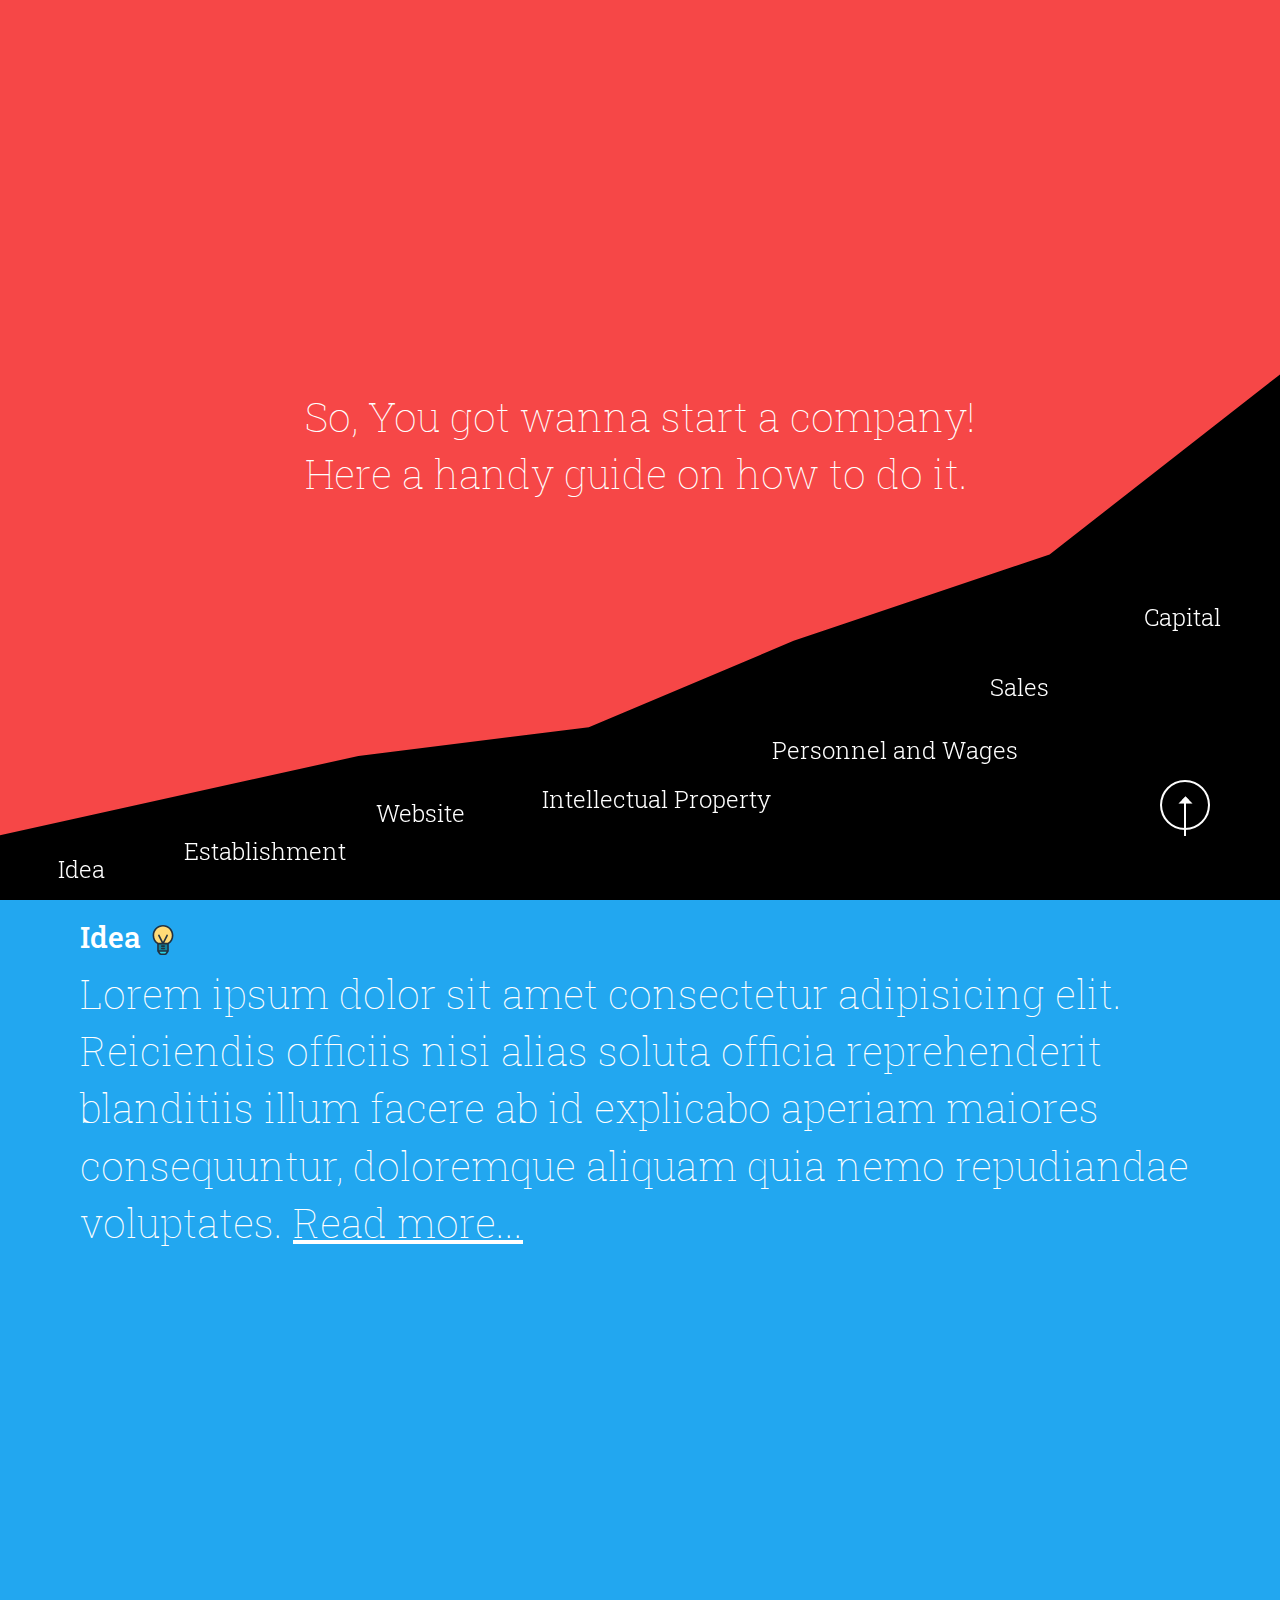
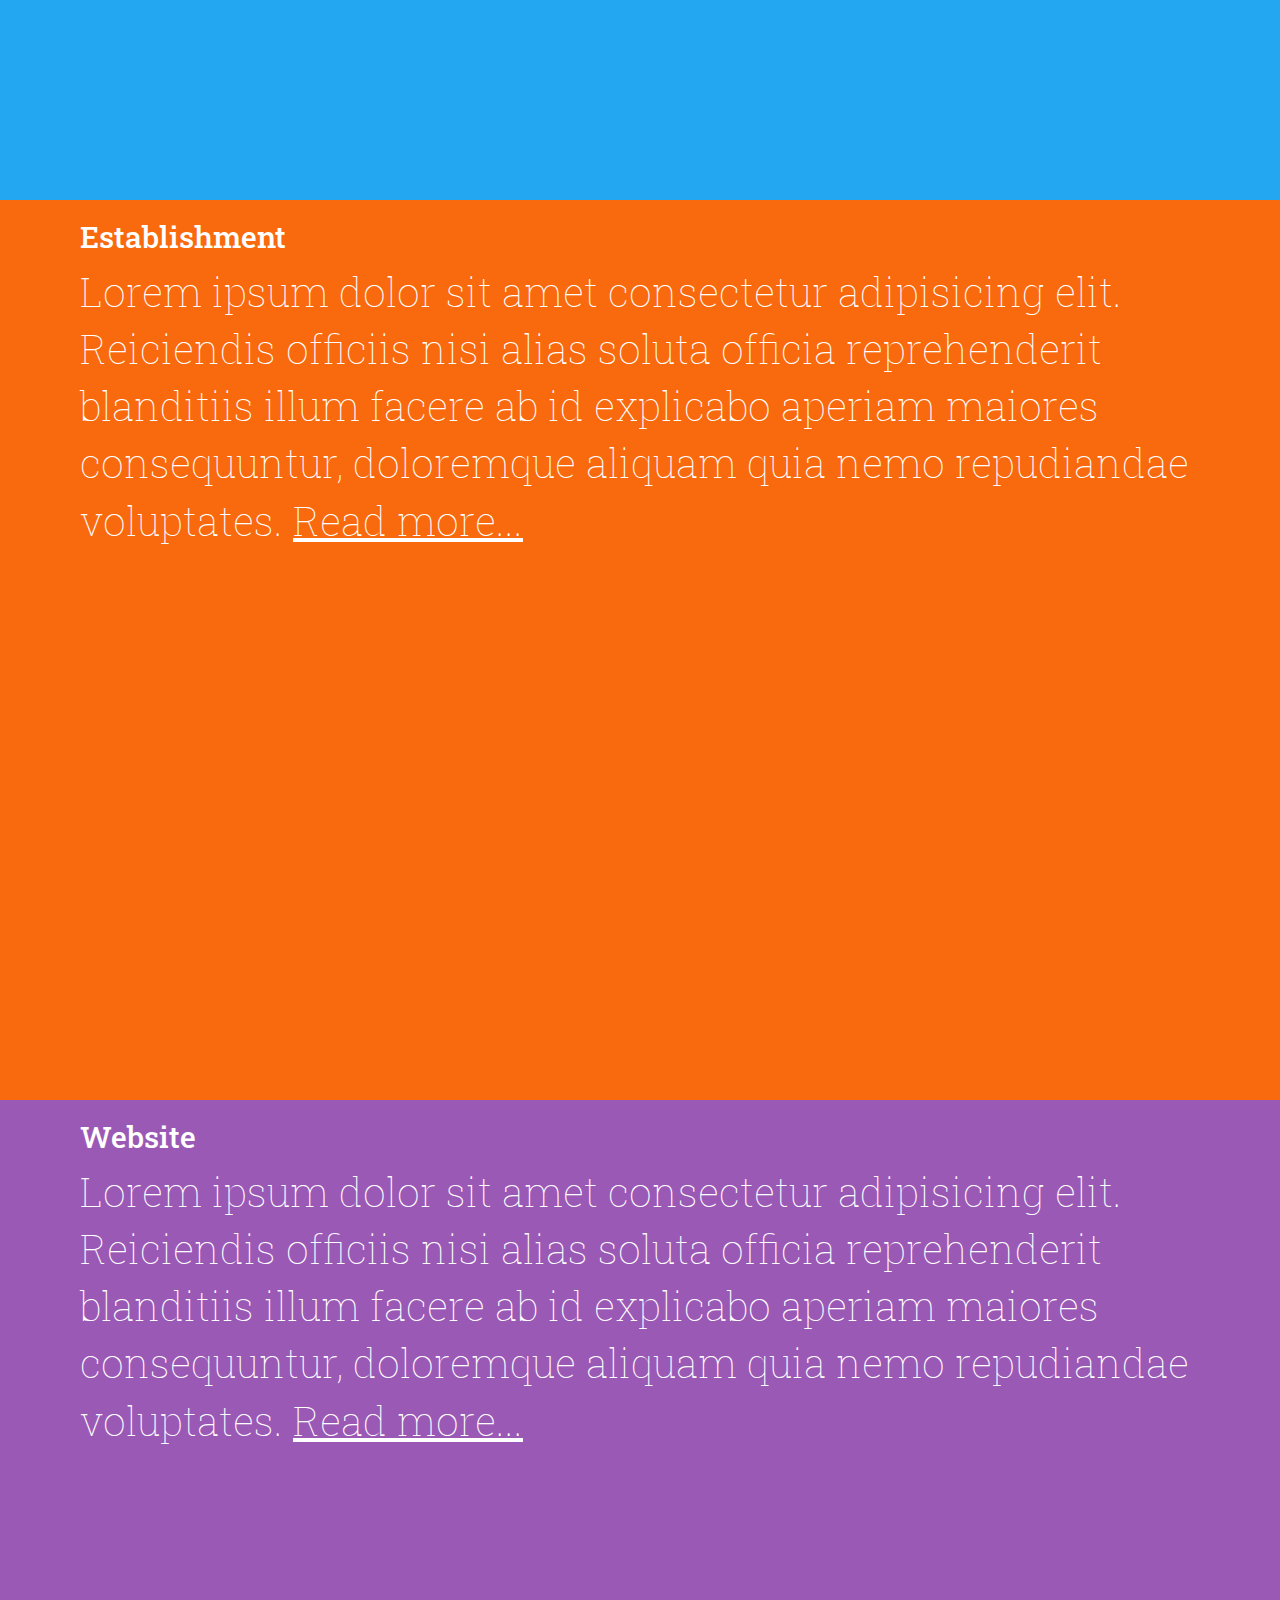
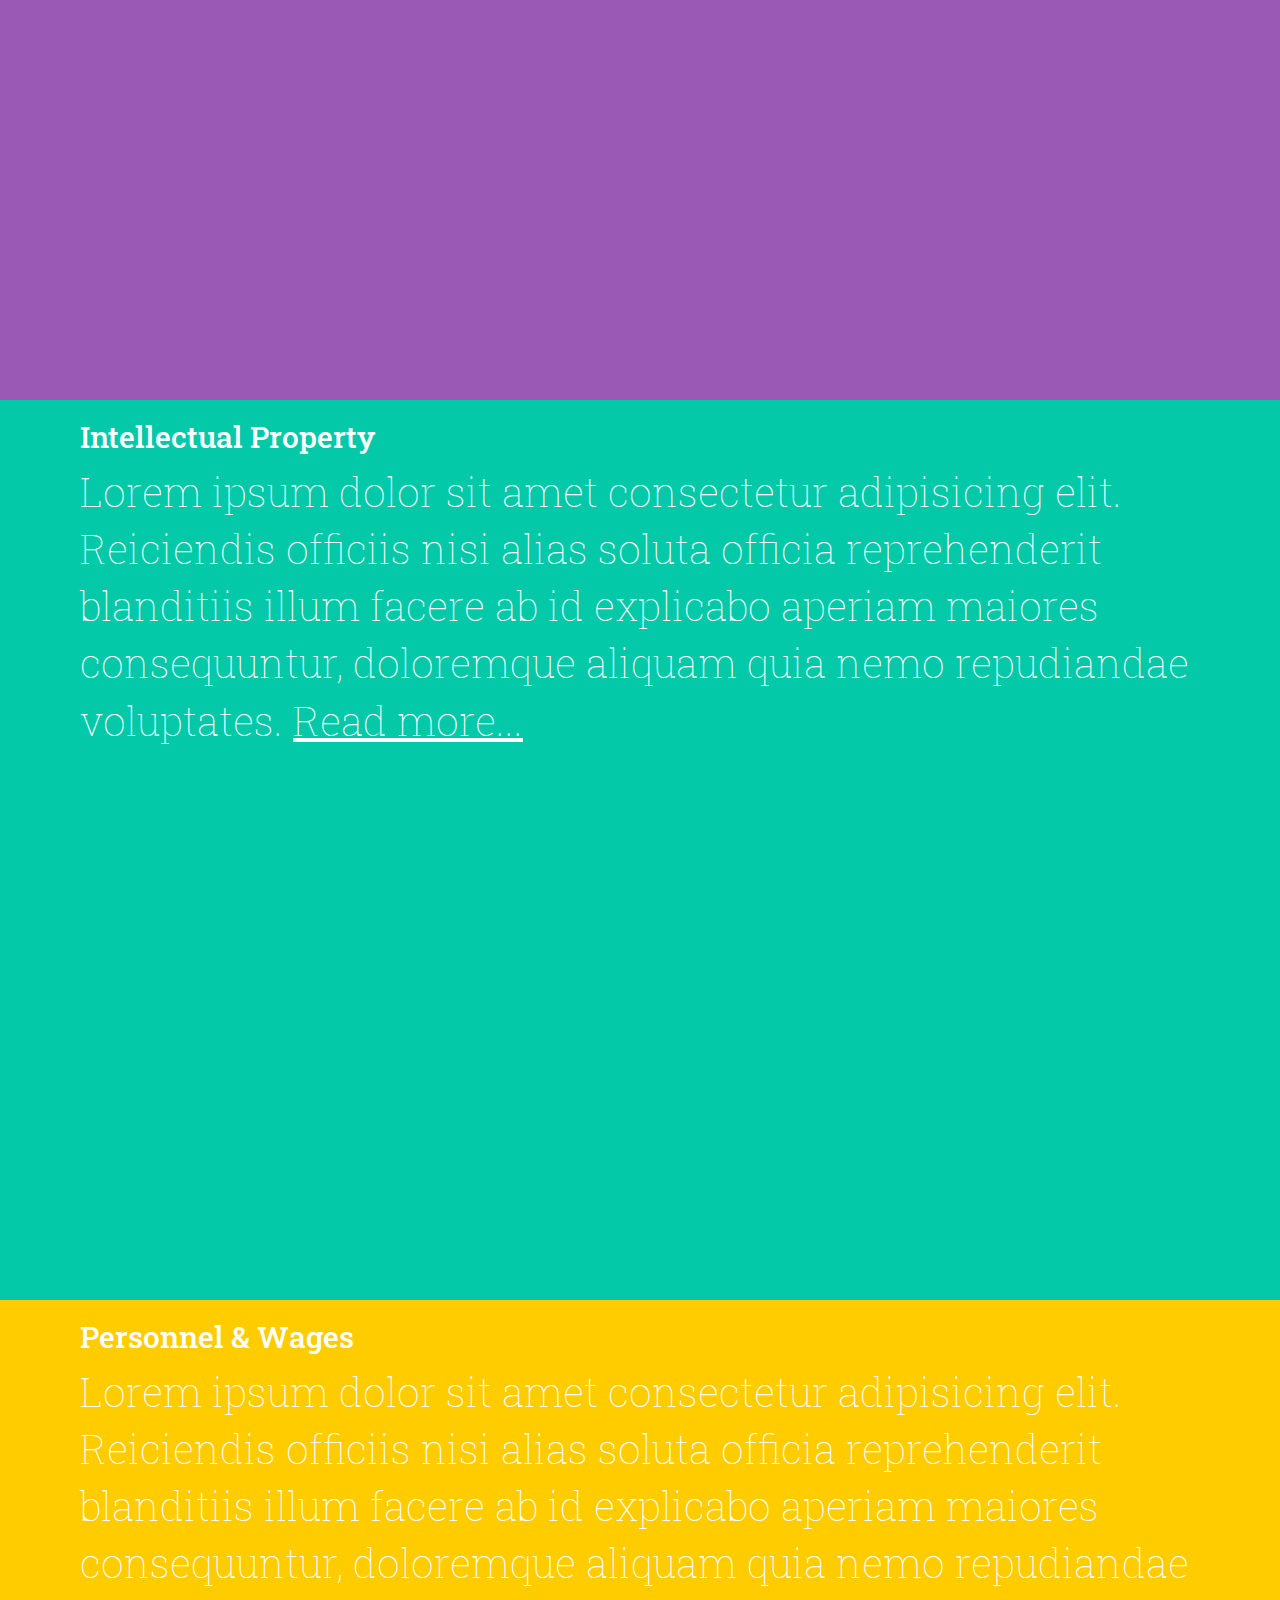
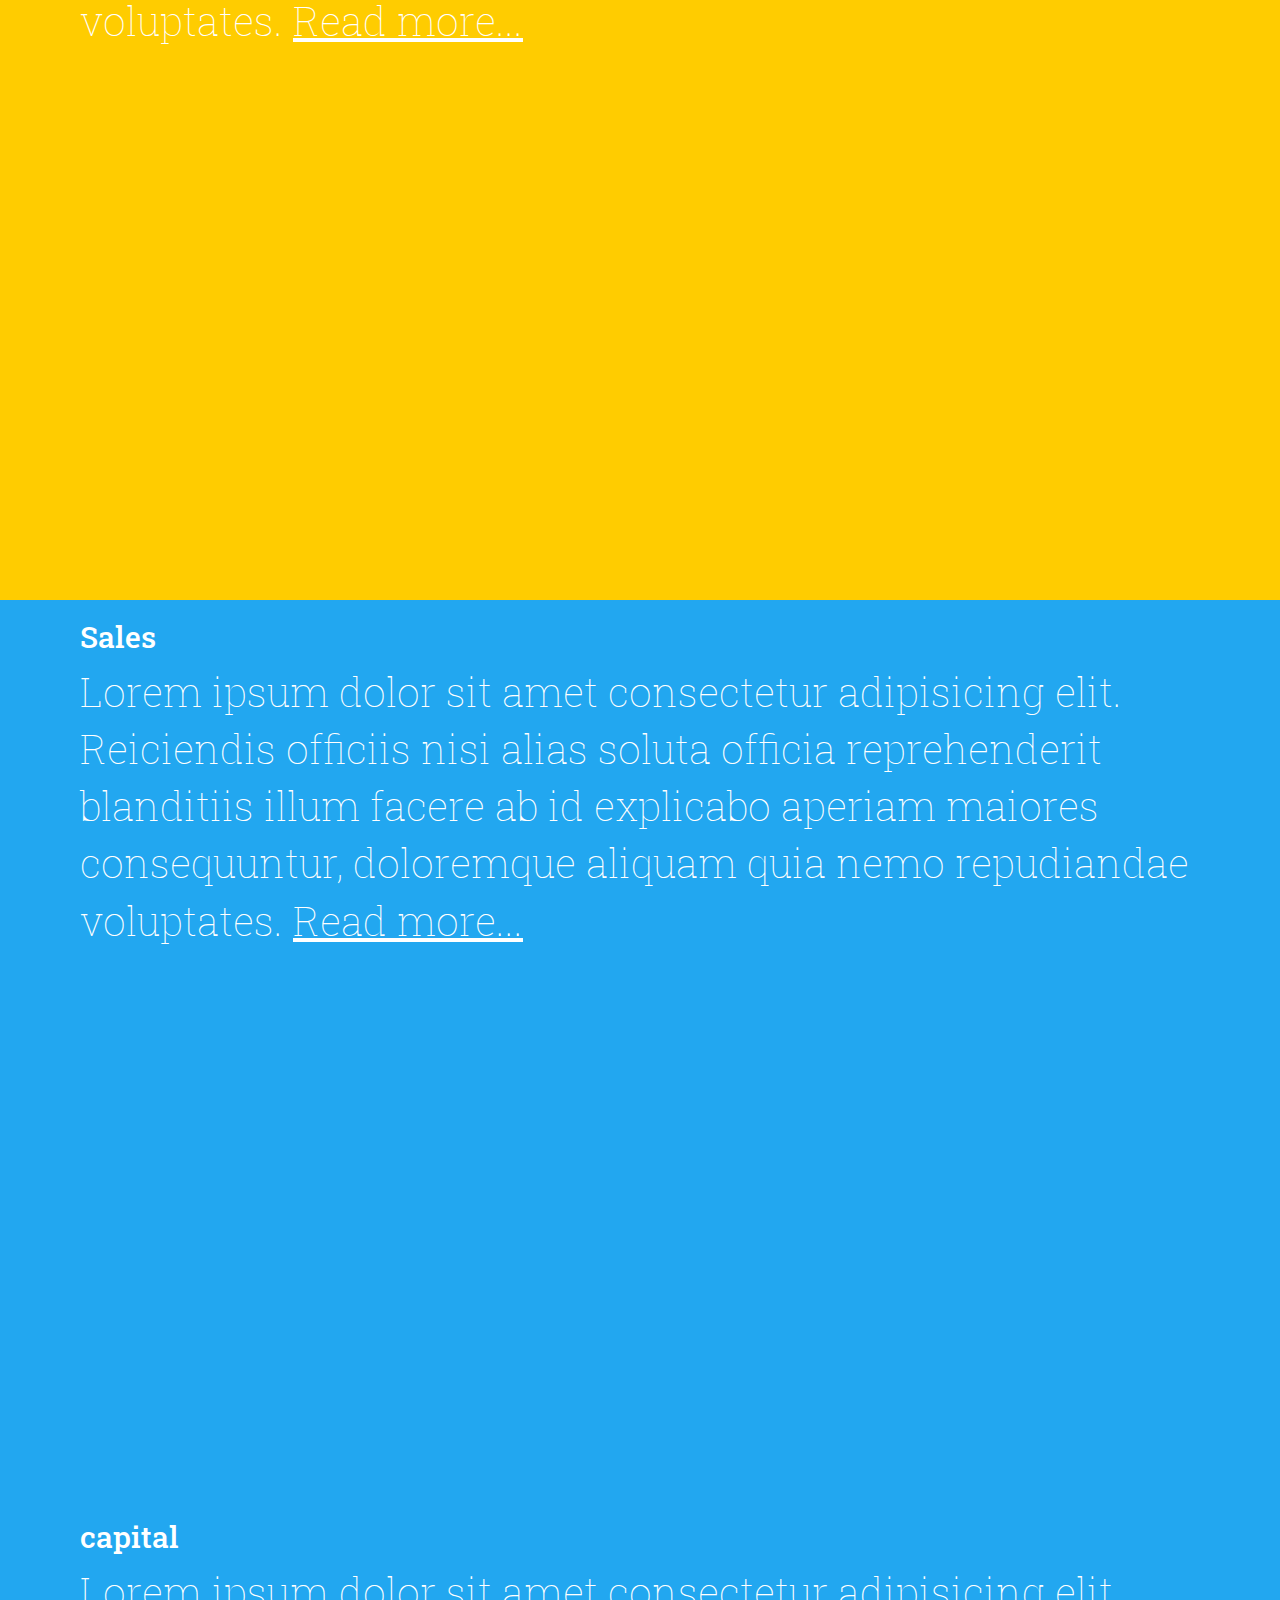
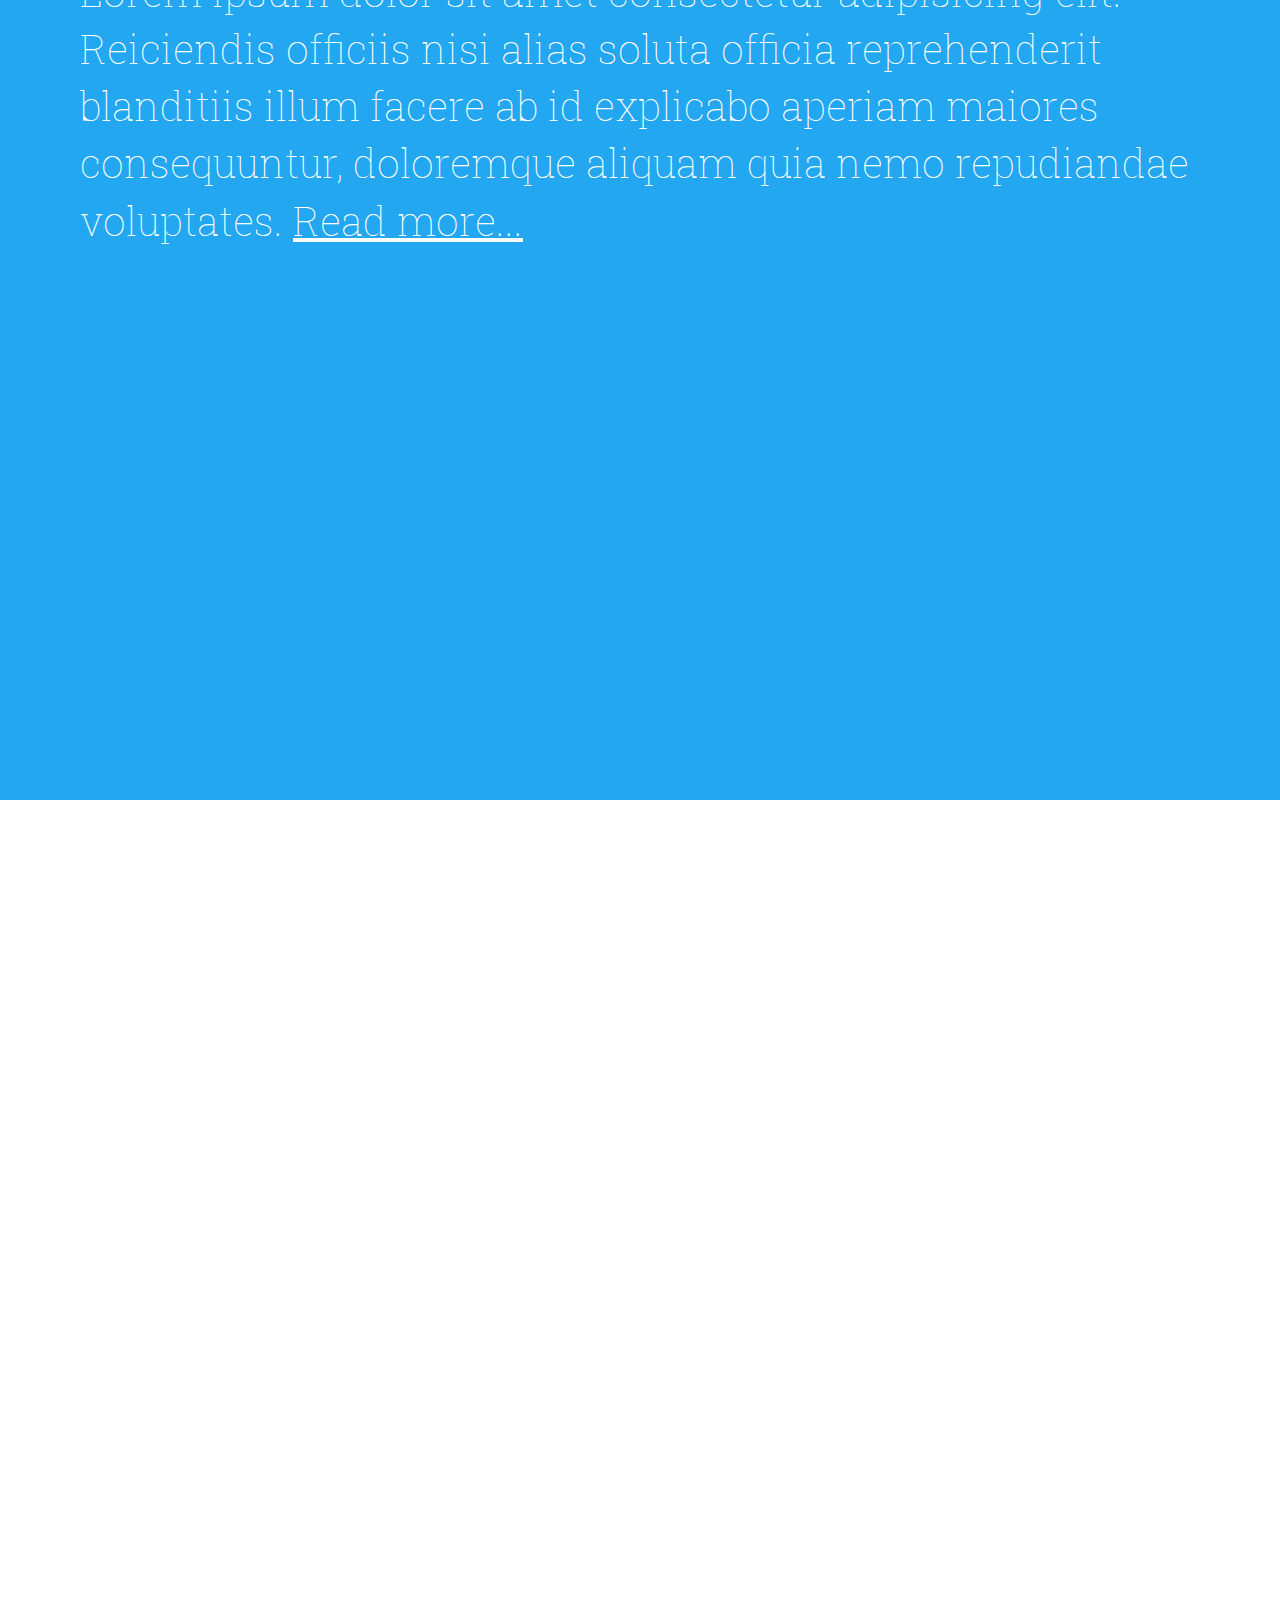
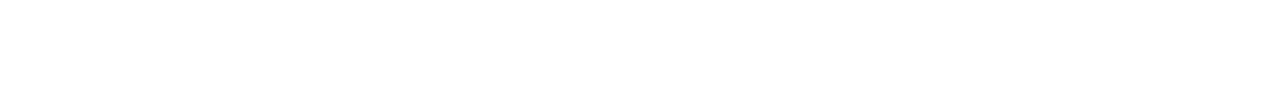
==== index.html @ 8d56847c "add files to github" ====
<html lang="en">
<head>
    <meta charset="UTF-8">
    <meta name="viewport" content="width=device-width, initial-scale=1.0">
    <meta http-equiv="X-UA-Compatible" content="ie=edge">
    <title>Inspiration</title>
    <link rel="stylesheet" href="https://maxcdn.bootstrapcdn.com/bootstrap/3.3.6/css/bootstrap.min.css">
    <link rel="stylesheet" href="https://maxcdn.bootstrapcdn.com/font-awesome/4.4.0/css/font-awesome.min.css">
    <link rel="stylesheet" href="https://fonts.googleapis.com/css?family=Roboto+Slab:400,100,300,700">
    <style>
        body{
            width: 100vw;
            overflow: hidden;
        }
        .wrapper {
            min-height: 100vh;
            font-family: "Roboto Slab", serif;
            font-weight: 300;
            color: #fff;
            position: relative;
          }
          
          .section {
            height: 100vh;
            font-size: 40px;
            font-weight: 100;
            background-color: #22a7f0;
            display: flex;
            justify-content: center;
            align-items: flex-start;
          }
          section:nth-child(1) {
            background: white;
          }
          section:nth-child(2) {
            background: #f64747;
          }
          section:nth-child(3) {
            background: #22a7f0;
          }
          section:nth-child(4) {
            background: #f9690e;
          }
          section:nth-child(5) {
            background: #9b59b6;
          }
          section:nth-child(6) {
            background: #03c9a9;
          }
          section:nth-child(7) {
            background: #ffcc00;
          }
          .readSection{
              background: #fdfdfd;
          }
          
          .nav__wrapper {
            position: fixed;
            bottom: 0;
            width: 100%;
            padding: 30px;
            height: 80vh;
            display: flex;
            flex-flow: row wrap;
            margin: 0 auto;
            background: #000;
            clip-path: polygon(46% 76%, 62% 64%, 82% 52%, 100% 27%, 100% 100%, 0 100%, 0% 91%, 28% 80%);
            box-shadow: -6px -6px 20px 10px rgba(204,204,204,0.8);
          }
          .nav {
            margin: 0 auto;
            display: inline-flex;
            position: absolute;
            bottom:0;

          }
          .nav__counter {
            font-size: 24px;
            transition: all 0.15s ease-out;
          }
          .nav__datawrap{
              width: 10%;
          }
          .intro{
              align-self: center;
          }
          .sectionWrapper{
              width: 100vw;
          }
          .sectionWrapper, .intro{
              padding: 0 2em;
          }
          .sectionWrapper p a{
              text-decoration: underline;
              color: inherit;
              cursor: pointer;
          }
          .sectionWrapper h2 img{
              max-width: 30px;
          }
          .nav__title {
            font-size: 32px;
            font-weight: 300;
            margin: 0 0 0.25em;
            width: 100%;
            height: 0;
            overflow: hidden;
            opacity: 0;
            transition: height 0.3s ease-out, opacity 0.2s ease-out;
          }
          .nav__body {
            font-weight: 100;
            font-size: 18px;
            font-size: 18px;
            width: 100%;
            height: 0;
            overflow: hidden;
            opacity: 0;
            transition: height 0.3s ease-out, opacity 0.2s ease-out;
          }
          .nav li {
            position: absolute;
            width:13rem;
            transition: all 0.3s ease-out;
            margin-bottom: 1em;
          }
          .nav li:nth-child(2){
              bottom: 0;
              left: 2em;
          }
          .nav li:nth-child(3){
            bottom: 1.3em;
            left: 12vw;
        }
        .nav li:nth-child(4){
            bottom: 4em;
            left: 27vw;
        }
        .nav li:nth-child(5){
            bottom: 5em;
            width: 300px;
            left: 40vw;
        }
        .nav li:nth-child(6){
            bottom: 8.5em;
            width: 280px;
            left: 58vw;
        }
        .nav li:nth-child(7){
            bottom: 13em;
            left: 75vw;
        }
        .nav li:nth-child(8){
            bottom: 18em;
            left: 87vw;
        }
         /* .nav li:after {
            content: "";
            display: block;
            border-top: 1px solid white;
            height: 250px;
            width: 20px;
            position: absolute;
            left: -30px;
            top: 15px;
          }*/
          .nav li a {
            display: block;
            padding: 0;
            color: #fff;
            transition: all 0.15s ease-out;
          }
          .nav li a:hover {
            background-color: transparent;
            padding-left: 1em;
          }
          .nav li a:focus {
            background-color: transparent;
          }
          .up{
            position: fixed;
            color: white;
            right: 5em;
            bottom: 5em;
            transform: rotateZ(90deg);
          }
          .up .circle-btn--container {
            cursor: pointer;
          }
          .up .circle-btn--container:hover .circle-btn--outer {
            transform: translateX(-8px) translateZ(0);
          }
          .up .circle-btn--container:hover .circle-arrow--icon {
            transform: translateX(-8px);
          }
          .up .circle-btn--container:hover .circle-arrow--bar {
            transform: scaleX(0.55);
          }
          
          .up .circle-btn--outer {
            mix-blend-mode: invert;
            cursor: pointer;
            width: 5rem;
            height: 5rem;
            border: 2px solid #fdfdfd;
            border-radius: 50%;
            position: relative;
            transition: transform 0.7s cubic-bezier(1, 0, 0.25, 1), opacity 0.7s cubic-bezier(0.5, 0, 0, 1), -webkit-transform 0.7s cubic-bezier(0.5, 0, 0, 1);
          }
          
          .up .circle-arrow--icon {
            position: absolute;
            top: calc(50% - 4px);
            left: calc(50% - 4px);
            width: 75%;
            height: 8px;
            transform: translateX(0) translateZ(90deg);
            transition: transform 0.7s cubic-bezier(1, 0, 0.25, 1);
            will-change: transform;
          }
          
          .up .circle-arrow--bar {
            width: 200px;
            height: 2px;
            width: 100%;
            background-color: #fdfdfd;
            position: absolute;
            top: 3px;
            transform: translateZ(90deg);
            transform-origin: 0 0;
            transition: transform 0.7s cubic-bezier(1, 0, 0.25, 1), opacity 0.7s cubic-bezier(1, 0, 0.25, 1);
            will-change: transform opacity;
          }
          
          .up .circle-arrow--triangle {
            border-bottom: solid 5px transparent;
            border-right: solid 5px transparent;
            border-left: solid 5px #fdfdfd;
            border-top: solid 5px #fdfdfd;
            transform: rotate(-45deg) translateX(-6px);
            transform-origin: calc(50% - 6px) 0;
            transition: .3s ease;
            width: 0;
            height: 0;
          }
          /*.nav li.active {
            pointer-events: none;
            padding-left: 1em;
          }*/
          /*.nav li.active:after {
            width: 35px;
            height: 400px;
            top: 35px;
          }*/
          .nav li.active a div.nav__datawrap {
            width: 300px;
          }
          .nav li.active .nav__counter {
            text-decoration: underline;
          }
          .nav li.active .nav__title {
            height: 40px;
            opacity: 1;
            overflow: visible;
          }
          .nav li.active .nav__body {
            height: 100px;
            opacity: 1;
            overflow: visible;
          }
          .wrapper2{
              position: absolute;
              right:-100vw;
              
          }
          /*.wrapperactive{
              right: 0;
              opacity: 1;
          }*/
          .wrapperactive .section{
              width: 100vw;
              height: 100vh;
          }
          .close .s-close-btn {
            cursor: pointer;
            width: 26px;
            height: 26px;
            position: absolute;
            top: 5%;
            right: 5%;
            transform: translate(-50%, -50%);
          }
          .close .s-close-btn__cross {
            width: 100%;
            height: 100%;
            position: absolute;
            top: 0;
            left: 0;
            transform-origin: center;
            transition: all 0.2s ease-in-out;
            transform: rotate(45deg);
          }
          .close .s-close-btn__cross::before {
            content: '';
            margin-top: -1px;
            width: 100%;
            height: 3px;
            position: absolute;
            top: 50%;
            left: 0;
            background: #333;
          }
          .close .s-close-btn__cross::after {
            content: '';
            margin-left: -1px;
            width: 3px;
            height: 100%;
            position: absolute;
            top: 0;
            left: 50%;
            background: #333;
          }
          .close .s-close-btn::after {
            content: '';
            opacity: 0;
            padding: 0;
            width: 100%;
            height: 100%;
            position: absolute;
            top: -2px;
            left: -2px;
            border: 2px solid #333;
            border-radius: 100%;
            transition: all 0.3s linear;
            transform: scale(0.7);
            box-sizing: content-box;
          }
          .close .s-close-btn:hover .s-close-btn__cross {
            transform: scale(0.5) rotate(45deg);
          }
          .close .s-close-btn:hover:after {
            opacity: 1;
            transform: scale(1);
          }
          @media only screen 
and (min-device-width : 768px) 
and (max-device-width : 1024px)  {
    .nav__wrapper{
        width: 25%;
        height: 100vh;
        overflow: hidden;
        clip-path: none;
    }
    .nav{
        position: relative;
        display: flow-root;
        height: 100vh;
    }
    .nav li{
        position: static;
        width: 100%;
        float: left;
        padding: 1em 0;
        margin: 1em;
    }
    .nav__counter{
        font-size: 2em;
    }
    .up{
        left:5em;
        right:initial;
    }
}
          
    </style>
</head>
<body data-spy="scroll" data-target="#navbar-example">


<div class="wrapper" >
  
      <nav class="nav__wrapper" id="navbar-example">
        <ul class="nav">
  <Span style="display: none;"><a href="#section0" style="pointer-events: none;" hidden></a></Span>
          <li role="presentation">
            <a href="#section1">
              <span class="nav__counter">Idea</span>
            </a>
          </li>
  
          <li role="presentation">
            <a href="#section2">
              <span class="nav__counter">Establishment</span>
            </a>
          </li>
  
          <li role="presentation">
            <a href="#section3">
              <span class="nav__counter">Website</span>
            </a>
          </li>
          
          <li role="presentation">
            <a href="#section4">
              <span class="nav__counter">Intellectual Property</span>
            </a>
          </li>
          
          <li role="presentation">
            <a href="#section5">
              <span class="nav__counter">Personnel and Wages</span>
            </a>
          </li>
          
          <li role="presentation">
            <a href="#section6">
              <span class="nav__counter">Sales</span>
            </a>
          </li>
          <li role="presentation">
                <a href="#section7">
                  <span class="nav__counter">Capital</span>
               
                </a>
              </li>
  
        </ul>
        <div class="up">
                <div role="up" class="circle-btn--container">
                        <div class="circle-btn--outer">
                          <div class="circle-arrow--icon">
                            <div class="circle-arrow--bar"></div>
                            <div class="circle-arrow--triangle">
                            </div>
                          </div>
                        </div>
                        </div>
        </div>
      </nav>
      <section class="section section1" id="section0">
          <div class="intro">
           <p>So, You got wanna start a company!<br/> Here a handy guide on how to do it.</p>
          </div>
    </section>
      <section class="section section1" id="section1">
          <div class="sectionWrapper">
        
        <h2>Idea <img src="./idea-svgrepo-com.svg" alt="idea"/></h2>
        <p>Lorem ipsum dolor sit amet 
            consectetur adipisicing elit. 
            Reiciendis officiis nisi alias 
            soluta officia reprehenderit blanditiis 
            illum facere ab id explicabo aperiam maiores consequuntur, 
            doloremque aliquam quia nemo repudiandae voluptates.
            <a role="readmore" href="#readmore1">Read more...</a>
        </p>
        </div>
      </section>
  
      <section class="section section2" id="section2">
            <div class="sectionWrapper">
        
                    <h2>Establishment</h2>
                    <p>Lorem ipsum dolor sit amet 
                        consectetur adipisicing elit. 
                        Reiciendis officiis nisi alias 
                        soluta officia reprehenderit blanditiis 
                        illum facere ab id explicabo aperiam maiores consequuntur, 
                        doloremque aliquam quia nemo repudiandae voluptates.
                        <a role="readmore" href="#readmore2">Read more...</a>
                    </p>
                    </div>
      </section>
  
      <section class="section section3" id="section3">
            <div class="sectionWrapper">
        
                    <h2>Website</h2>
                    <p>Lorem ipsum dolor sit amet 
                        consectetur adipisicing elit. 
                        Reiciendis officiis nisi alias 
                        soluta officia reprehenderit blanditiis 
                        illum facere ab id explicabo aperiam maiores consequuntur, 
                        doloremque aliquam quia nemo repudiandae voluptates.
                        <a role="readmore" href="#readmore3">Read more...</a>
                    </p>
                    </div>
      </section>
  
      <section class="section section4" id="section4">
            <div class="sectionWrapper">
        
                    <h2>Intellectual Property</h2>
                    <p>Lorem ipsum dolor sit amet 
                        consectetur adipisicing elit. 
                        Reiciendis officiis nisi alias 
                        soluta officia reprehenderit blanditiis 
                        illum facere ab id explicabo aperiam maiores consequuntur, 
                        doloremque aliquam quia nemo repudiandae voluptates.
                        <a role="readmore" href="#readmore4">Read more...</a>
                    </p>
                    </div>
      </section>
  
      <section class="section section5" id="section5">
            <div class="sectionWrapper">
        
                    <h2>Personnel & Wages</h2>
                    <p>Lorem ipsum dolor sit amet 
                        consectetur adipisicing elit. 
                        Reiciendis officiis nisi alias 
                        soluta officia reprehenderit blanditiis 
                        illum facere ab id explicabo aperiam maiores consequuntur, 
                        doloremque aliquam quia nemo repudiandae voluptates.
                        <a role="readmore" href="#readmore5">Read more...</a>
                    </p>
                    </div>
      </section>
  
      <section class="section section6" id="section6">
            <div class="sectionWrapper">
        
                    <h2>Sales</h2>
                    <p>Lorem ipsum dolor sit amet 
                        consectetur adipisicing elit. 
                        Reiciendis officiis nisi alias 
                        soluta officia reprehenderit blanditiis 
                        illum facere ab id explicabo aperiam maiores consequuntur, 
                        doloremque aliquam quia nemo repudiandae voluptates.
                        <a role="readmore" href="#readmore6">Read more...</a>
                    </p>
                    </div>
      </section>
      <section class="section section4" id="section7">
            <div class="sectionWrapper">
        
                    <h2>capital</h2>
                    <p>Lorem ipsum dolor sit amet 
                        consectetur adipisicing elit. 
                        Reiciendis officiis nisi alias 
                        soluta officia reprehenderit blanditiis 
                        illum facere ab id explicabo aperiam maiores consequuntur, 
                        doloremque aliquam quia nemo repudiandae voluptates.
                        <a role="readmore" href="#readmore7">Read more...</a>
                    </p>
                    </div>
    </section>
  
  
</div>

        <div class="wrapper2">
                <div class="section readSection" id="readmore1">
                    <div class="sectionwrapper">
            <h2>Idea</h2>
            <p>Lorem ipsum dolor sit amet consectetur adipisicing elit. 
                Esse quod consequatur non laudantium, aspernatur sapiente. 
                Voluptates, eaque. Tempora ipsam maxime iste, sed incidunt recusandae, 
                explicabo non provident reprehenderit nisi architecto.</p>
                </div>
            <span role='close' class="close"> <div class="s-close-btn">
                    <div class="s-close-btn__cross"></div>
                      </div></span>
                </div>
        </div>
        <div class="wrapper2">
                <div class="section readSection" id="readmore2">
            something else
            <span role='close' class="close">
                <div class="s-close-btn">
                <div class="s-close-btn__cross"></div>
                  </div>
                </span>
                </div>
        </div>
        <div class="wrapper2">
                <div class="section readSection" id="readmore3">
            something else
            <span role='close' class="close">
                    <div class="s-close-btn">
                            <div class="s-close-btn__cross"></div>
                          </div>
            </span>
                </div>
        </div>
        <div class="wrapper2">
                <div class="section readSection" id="readmore4">
            something else
            <span role='close' class="close">   <div class="s-close-btn">
                    <div class="s-close-btn__cross"></div>
                  </div></span>
                </div>
        </div>
        <div class="wrapper2">
                <div class="section readSection" id="readmore5">
            something else
            <span role='close' class="close">   <div class="s-close-btn">
                    <div class="s-close-btn__cross"></div>
                  </div></span>
                </div>
        </div>
        <div class="wrapper2">
                <div class="section readSection" id="readmore6">
            something else
            <span role='close' class="close">   <div class="s-close-btn">
                    <div class="s-close-btn__cross"></div>
                  </div></span>
                </div>
        </div>
        <div class="wrapper2">
                <div class="section readSection" id="readmore7">
            something else
            <span role='close' class="close">   <div class="s-close-btn">
                    <div class="s-close-btn__cross"></div>
                  </div></span>
                </div>
        </div>

    </body>
    <script src="https://ajax.googleapis.com/ajax/libs/jquery/3.4.1/jquery.min.js"></script>
    <script src="https://cdnjs.cloudflare.com/ajax/libs/popper.js/1.14.7/umd/popper.min.js" integrity="sha384-UO2eT0CpHqdSJQ6hJty5KVphtPhzWj9WO1clHTMGa3JDZwrnQq4sF86dIHNDz0W1" crossorigin="anonymous"></script>
    <script src="https://stackpath.bootstrapcdn.com/bootstrap/4.3.1/js/bootstrap.min.js" integrity="sha384-JjSmVgyd0p3pXB1rRibZUAYoIIy6OrQ6VrjIEaFf/nJGzIxFDsf4x0xIM+B07jRM" crossorigin="anonymous"></script>
    <script>
            $(document).ready(()=>{
              //  let el = document.querySelectorAll('[role=presentation]');
               // Object.keys(el).forEach(function (index) {
                 //   console.log(parseInt(index, 10)+1);
                    //$(el[index]).css('left', ((parseInt(index, 10)+parseInt(index, 10)*10)+1)+'em');
              //      console.log(el[index]); // value
               // });

                //$(el).css("left", "1em");
                //$(el[i]).css("left", ((i+1)*2)+'em');
                //console.log(i);
            
            $('[role=presentation]').hover((e)=>{
                let targParent = e.currentTarget;
               $(targParent).addClass("active"); 
              })
             $('[role=presentation]').mouseleave((e)=>{
                let targParent = e.currentTarget;
                $(targParent).removeClass("active");
              })
        // SMOOTH SCROLLING SECTIONS
        let tag = $(`a[href*="#"]:not([href="#"]):not([role=readmore])`);
        let mark = $(`a[role=readmore]`);
        let close = $(`span[role=close]`);
        let up = $(`div[role=up]`);
       
            $(tag).click(function() {
                if (
                  location.pathname.replace(/^\//, "") == this.pathname.replace(/^\//, "")
                ) {
                  let target = $(this.hash);
                  target = target.length ? target : $("[name=" + this.hash.slice(1) + "]");
                  if (target.length) {
                    $("html,body").animate(
                      {
                        scrollTop: target.offset().top
                      },
                      1000
                    );
                    return false;
                  }
                }
              });
              $(up).click(function() {
                  let target = $('#section0');
                    $("html,body").animate(
                      {
                        scrollTop: target.offset().top
                      },
                      1000
                    );
              });
              $(mark).click(function(e){
                let bodyRect = document.body.getBoundingClientRect(),
                    elemRect = e.currentTarget.parentElement.parentElement.getBoundingClientRect(),
                    offset   = elemRect.top - bodyRect.top;
                  let target = e.currentTarget.hash;
                  //target = target.replace('#', "")
                  if (target.length) {
                    $(target).parent().animate({
                        right: 0,
                        top: offset+"px",
                        opacity: 1
                    },
                    "slow")
                    $(target).parent().addClass('wrapperactive', {duration:1000})
                    
                    return false;
                  }
                  e.preventDefault();
              })
              $(close).click(function(e){
                  let target = e.currentTarget.parentElement.parentElement;
                  $(target).removeClass('wrapperactive', {duration:1500})
                  if (target) {
                    $(target).animate({
                        right: '-100%',
                        top:0,
                        opacity: 0,
                    },
                    { duration: 500 }, 'linear')
                    
                    
                    return false;
                  }

              })
        })


  
    </script>

</html>
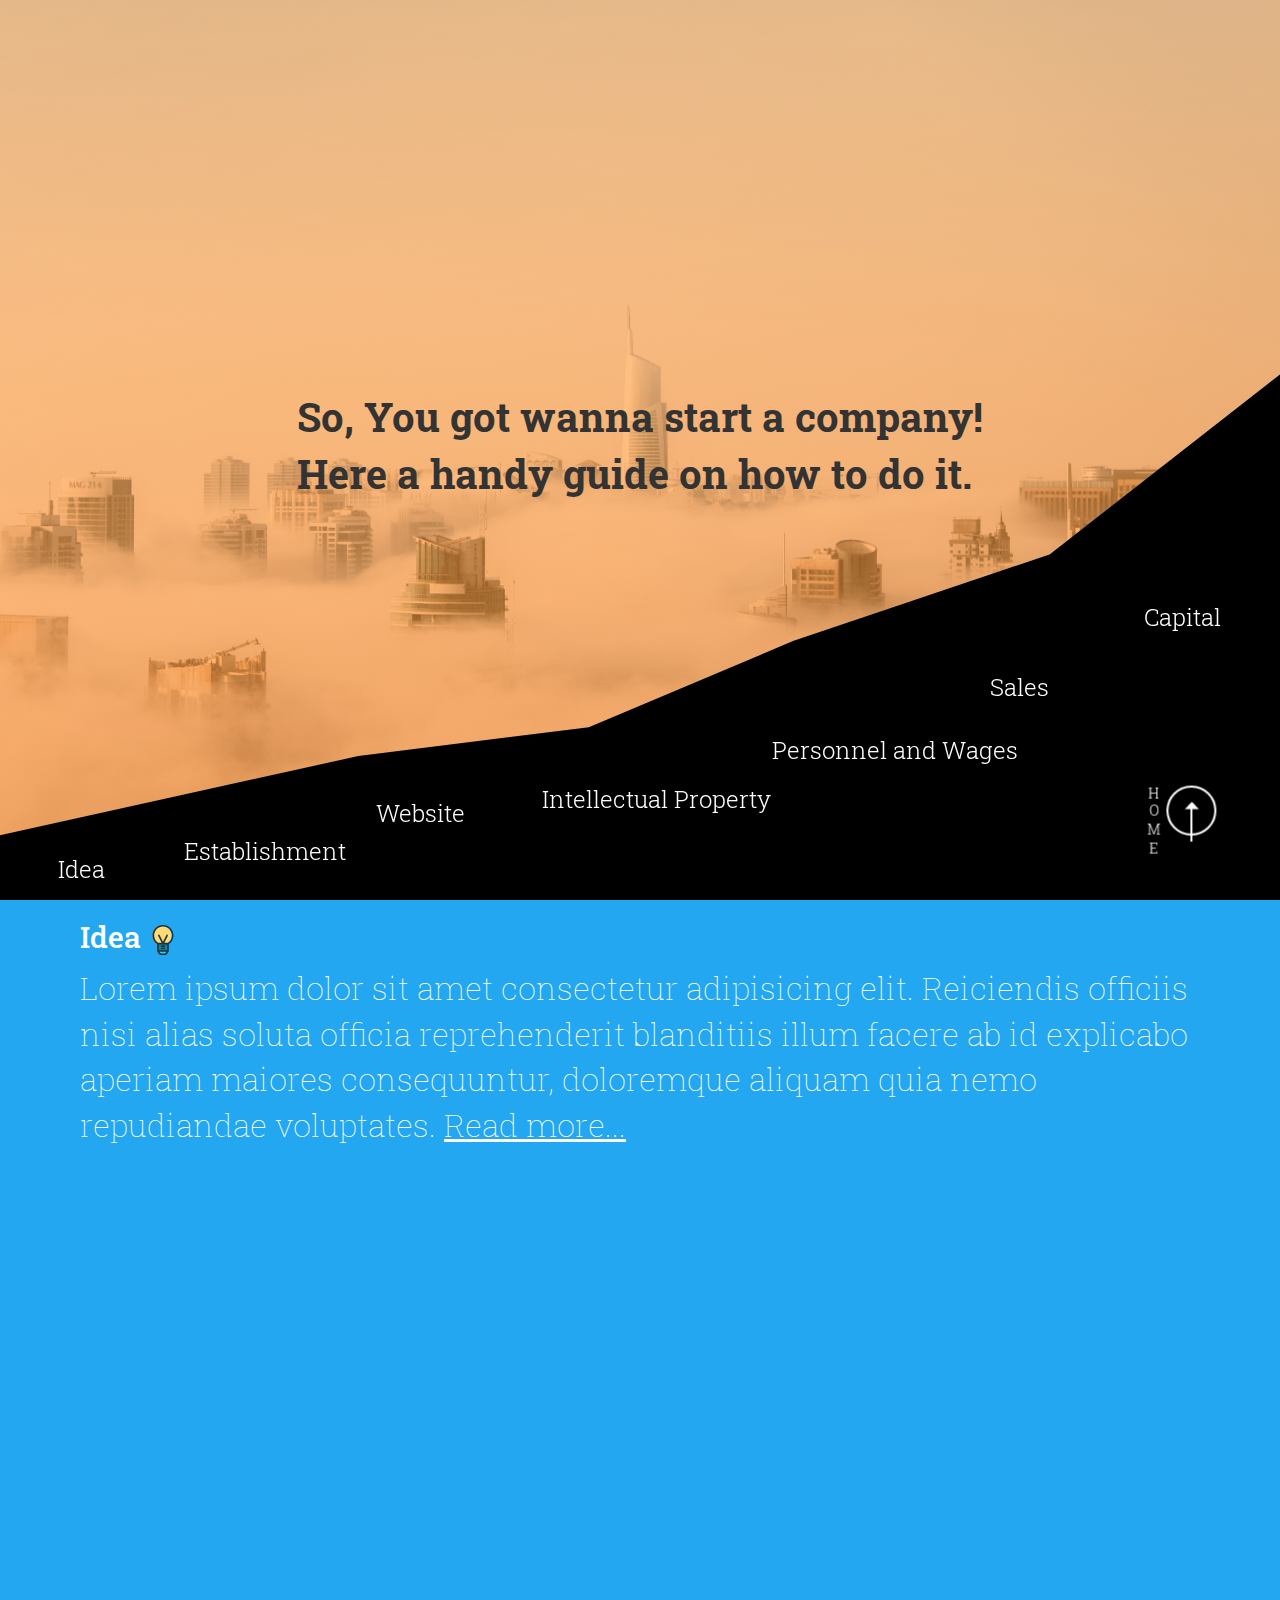
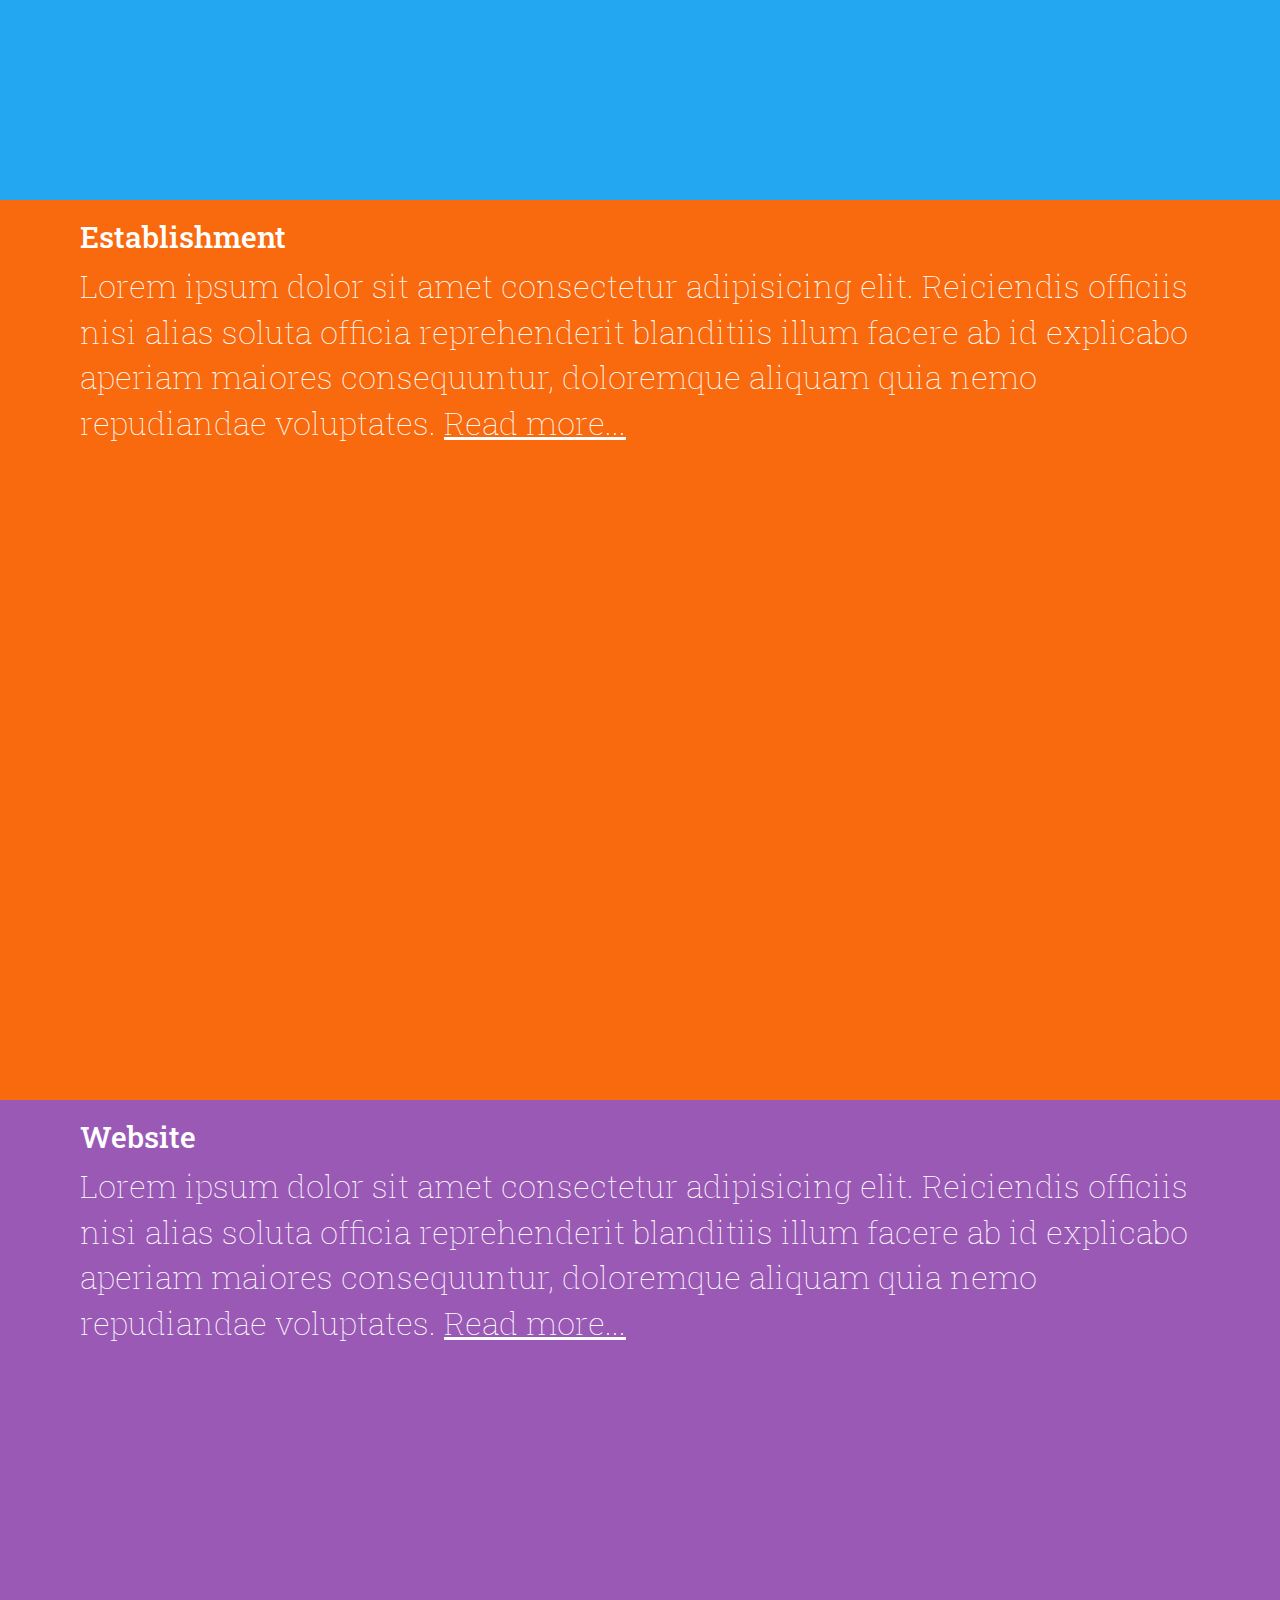
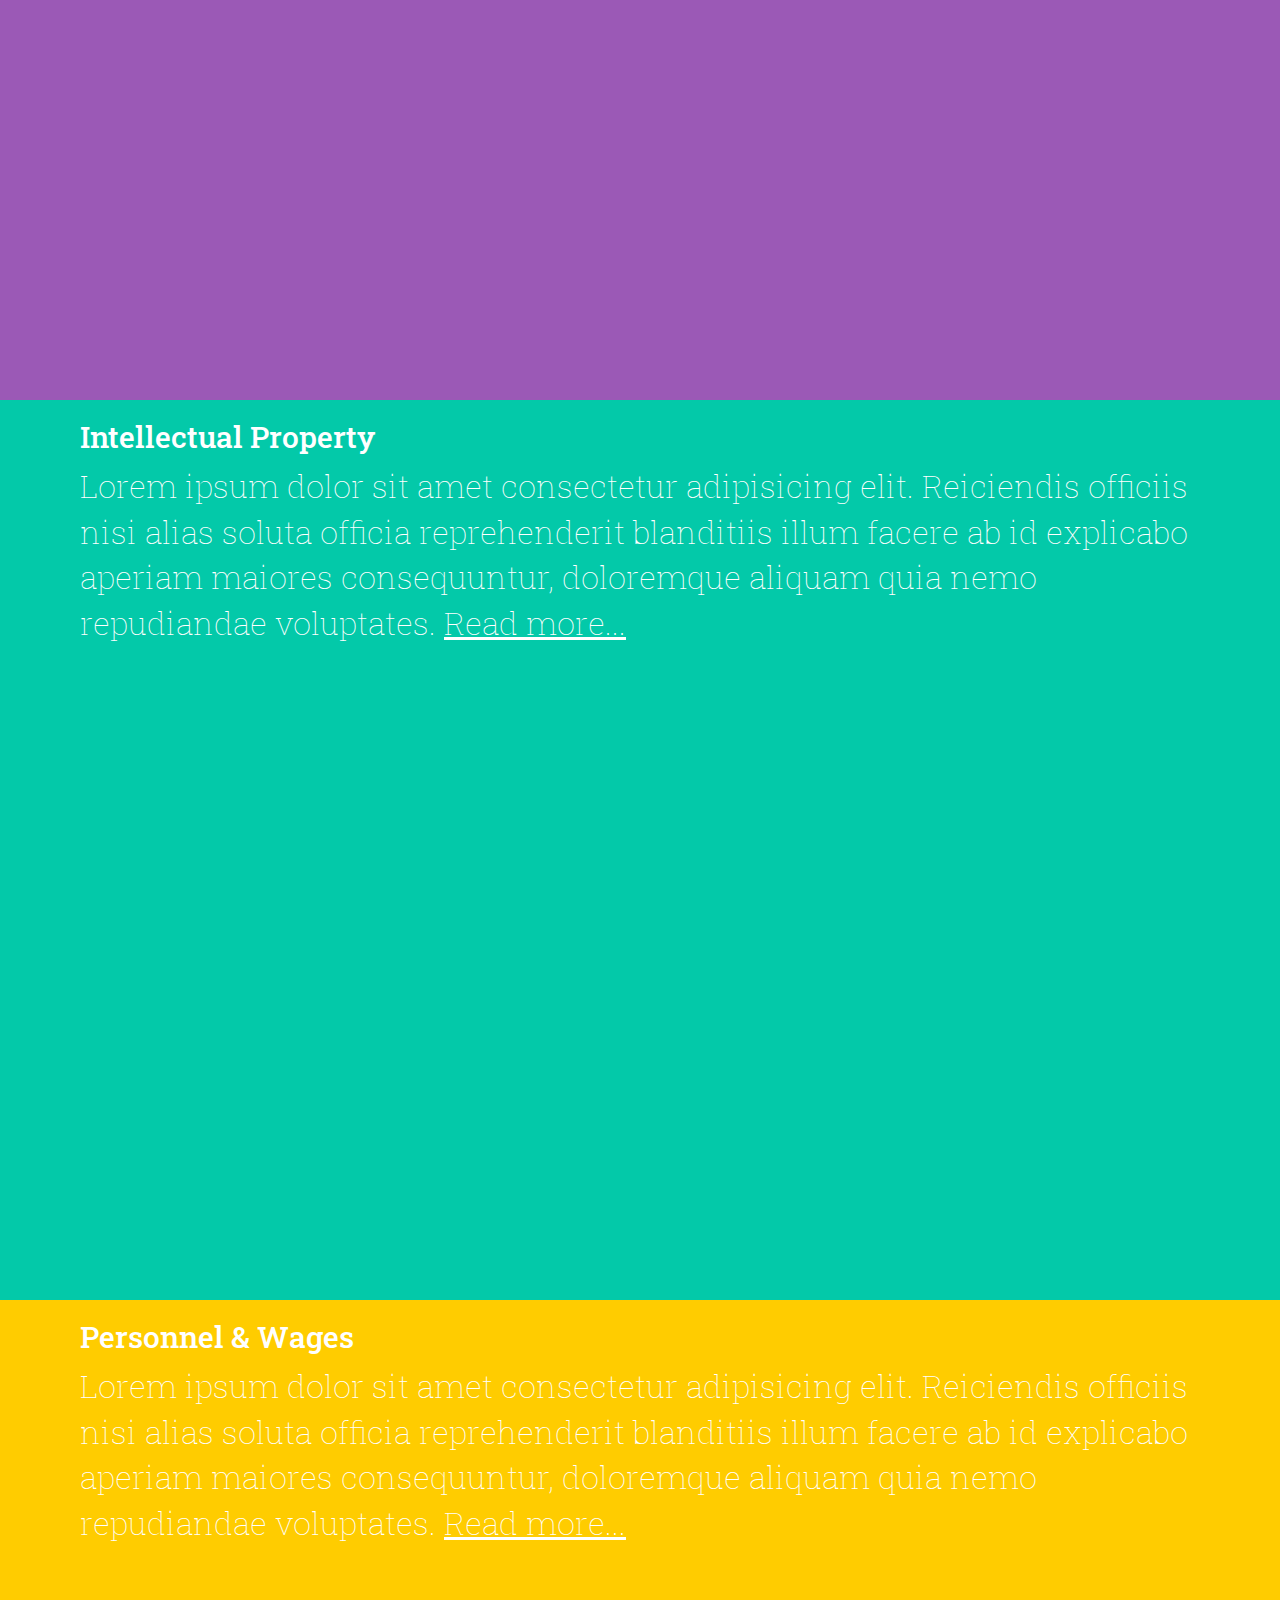
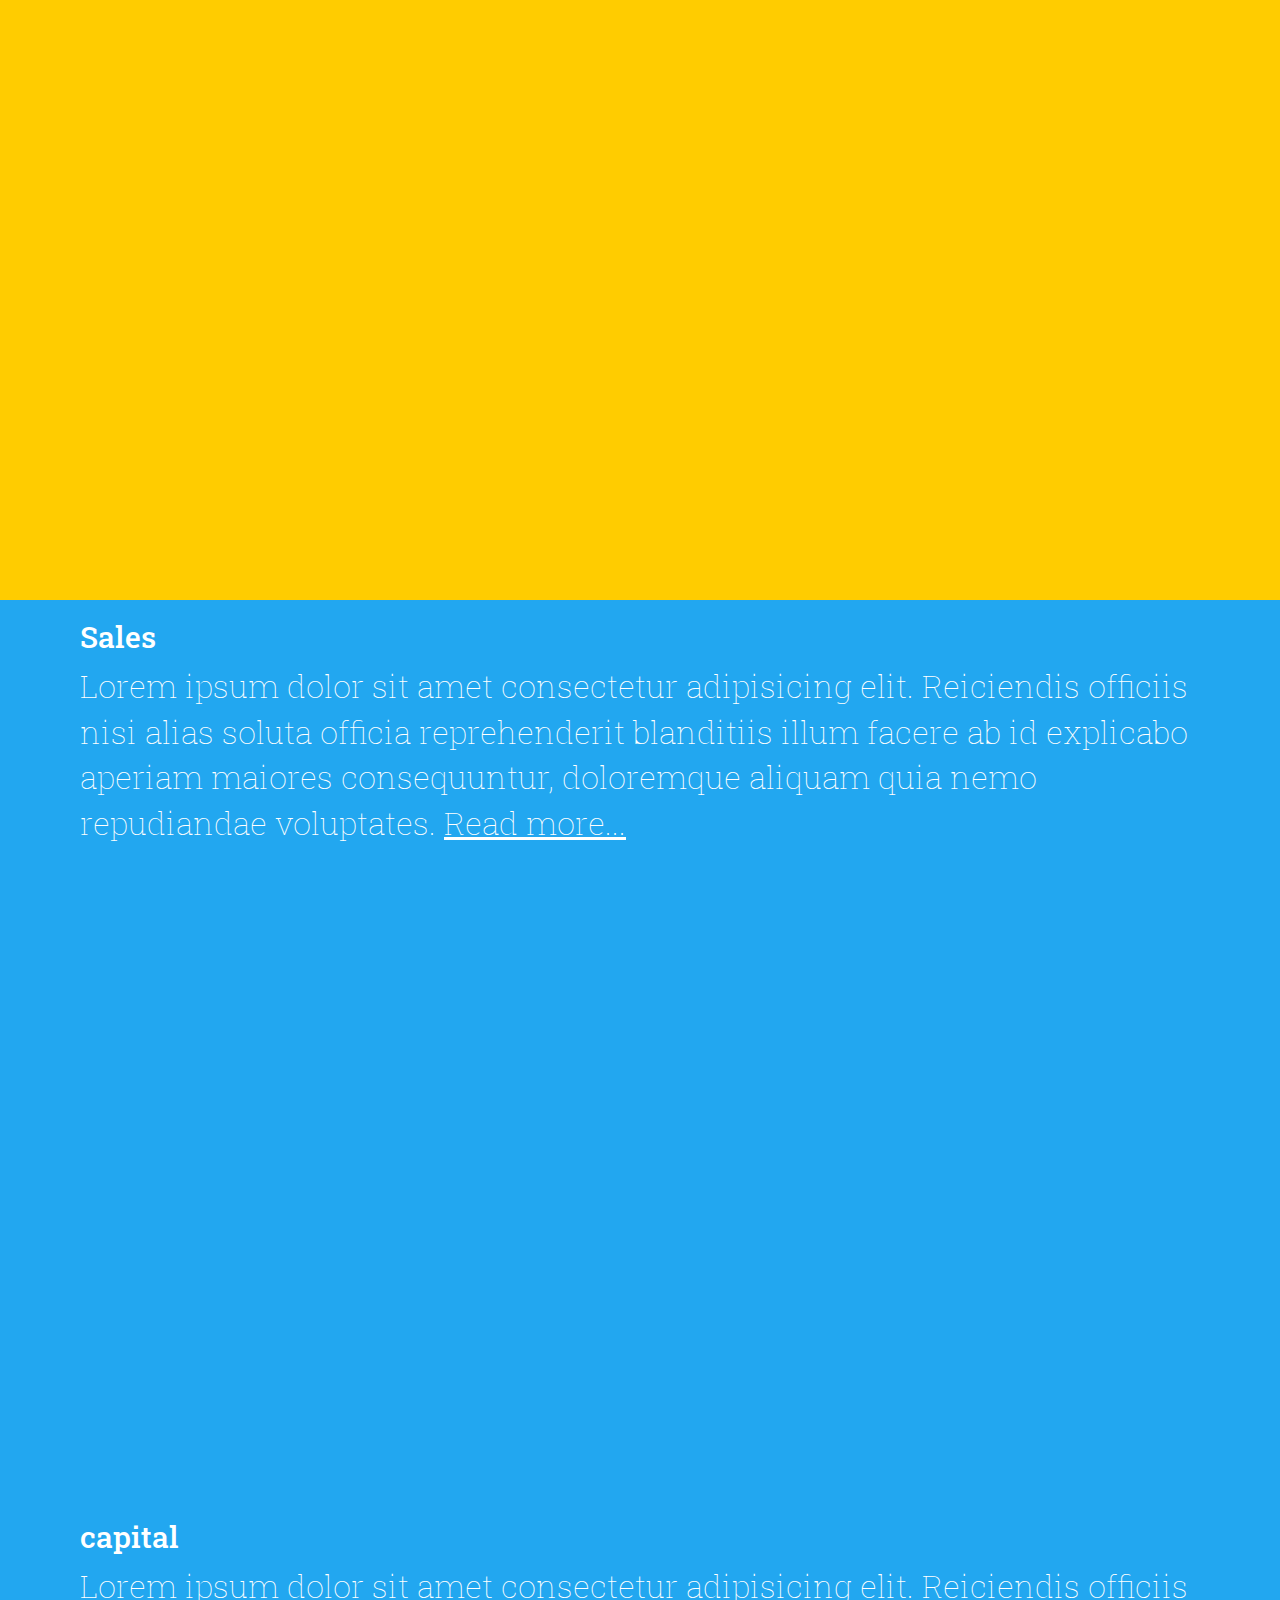
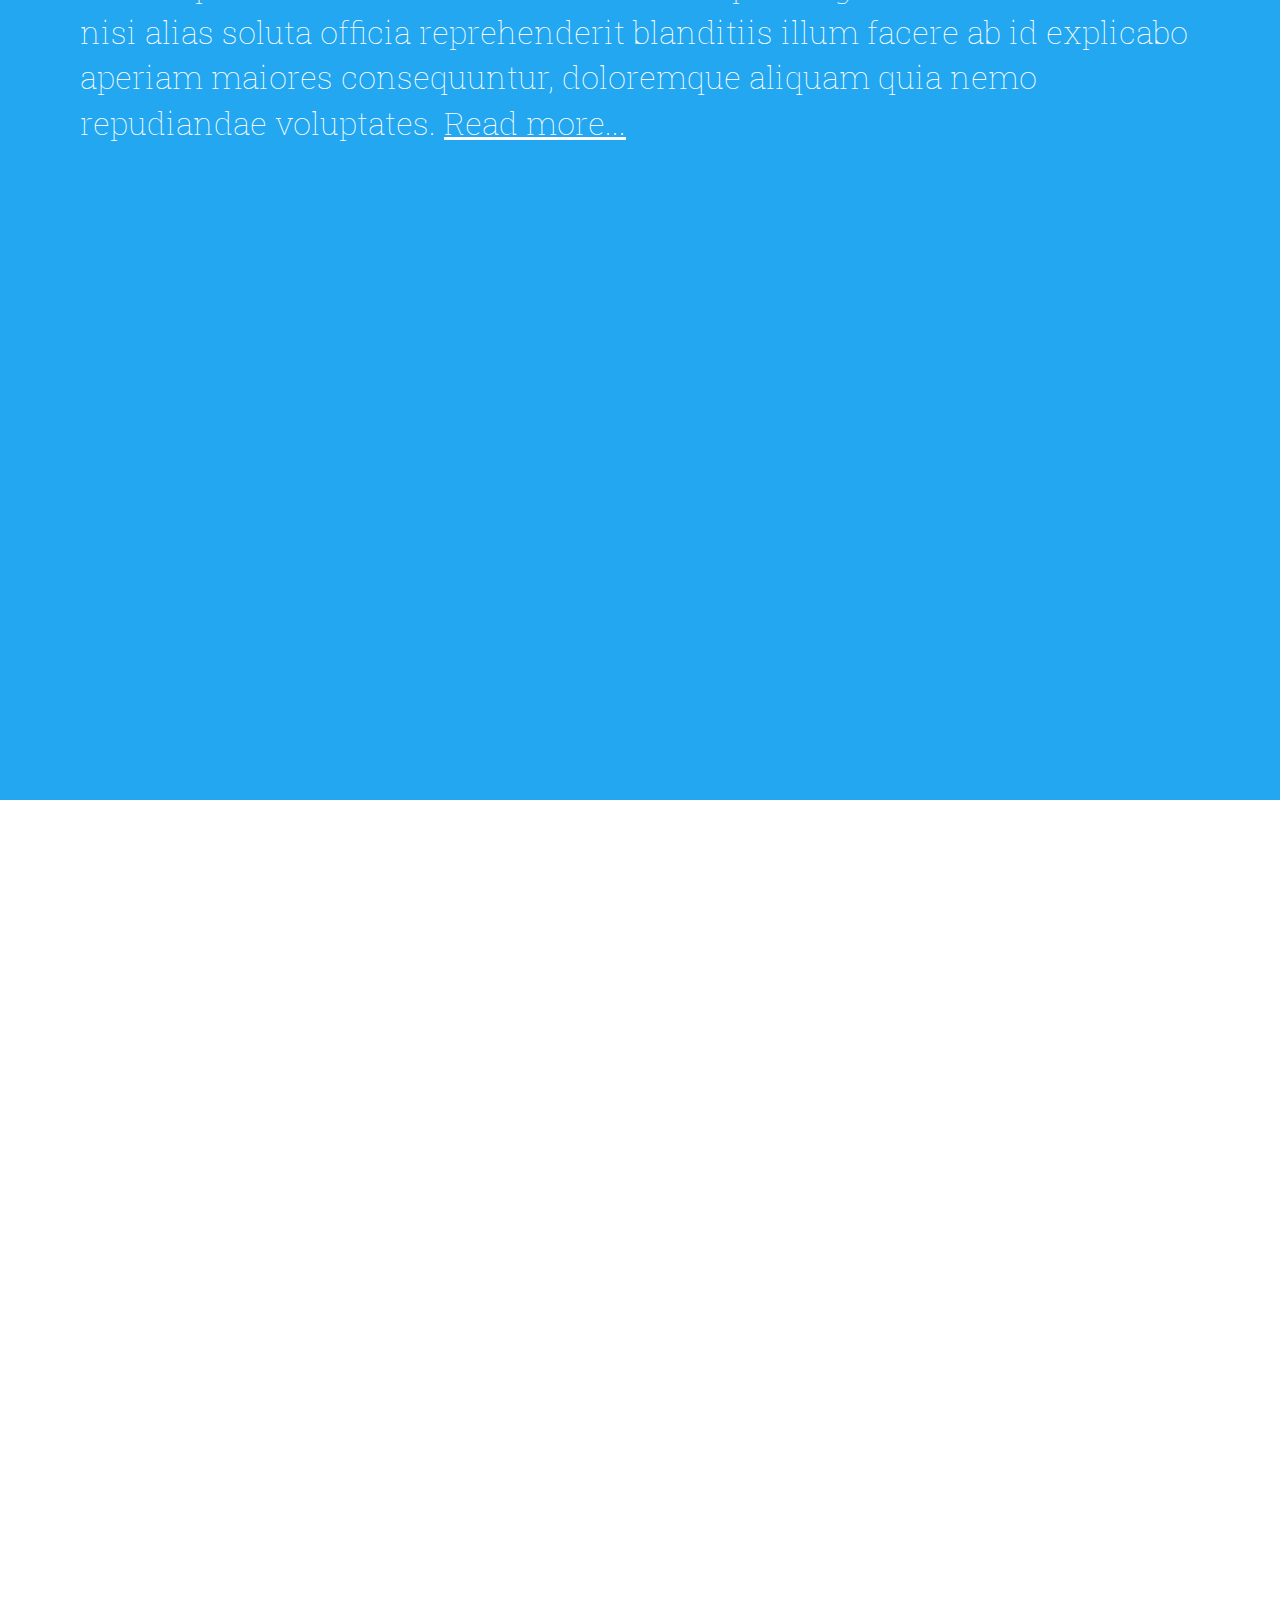
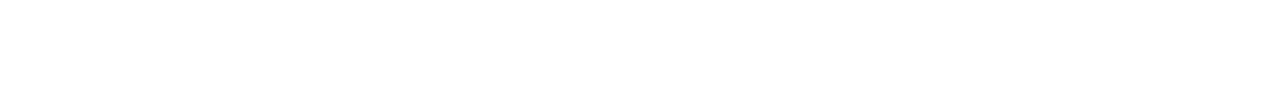
==== commit 39925328: "add overlay to intro page" ====
--- a/index.html
+++ b/index.html
@@ -8,6 +8,11 @@
     <link rel="stylesheet" href="https://maxcdn.bootstrapcdn.com/font-awesome/4.4.0/css/font-awesome.min.css">
     <link rel="stylesheet" href="https://fonts.googleapis.com/css?family=Roboto+Slab:400,100,300,700">
     <style>
+        *,
+        *::before,
+        *::after {
+          box-sizing: border-box;
+        }
         body{
             width: 100vw;
             overflow: hidden;
@@ -83,12 +88,17 @@
           }
           .intro{
               align-self: center;
+              color: #333;
+              font-weight: bold;
           }
           .sectionWrapper{
               width: 100vw;
           }
           .sectionWrapper, .intro{
               padding: 0 2em;
+          }
+          .sectionWrapper p{
+            font-size: 32px;
           }
           .sectionWrapper p a{
               text-decoration: underline;
@@ -164,6 +174,14 @@
             left: -30px;
             top: 15px;
           }*/
+          #section0{
+            background: linear-gradient(to bottom, rgba(255, 168, 76, 0.6) 0%, rgba(255, 123, 13, 0.6) 100%),  url('./sky.jpg');
+            background-repeat: no-repeat;
+            background-attachment: fixed;
+            background-position: center;
+            background-repeat: no-repeat;
+            background-size: cover;
+          }
           .nav li a {
             display: block;
             padding: 0;
@@ -180,9 +198,14 @@
           .up{
             position: fixed;
             color: white;
-            right: 5em;
-            bottom: 5em;
+            right: 5vw;
+            bottom: 5vh;
             transform: rotateZ(90deg);
+          }
+          .text > span {
+            transform: rotateZ(-90deg);
+            display: inline-block;
+            letter-spacing: 0.3em;
           }
           .up .circle-btn--container {
             cursor: pointer;
@@ -342,6 +365,243 @@
             opacity: 1;
             transform: scale(1);
           }
+          /*bird animation\/
+          .birds{
+            z-index: 1;
+            position: absolute;
+            width: 100vw;
+            overflow: hidden;
+            display: flex;
+            align-items: center;
+            justify-content: center;
+            min-height: 35rem;
+          }
+          .bird {
+            background-image: url(https://s3-us-west-2.amazonaws.com/s.cdpn.io/174479/bird-cells.svg);
+            background-size: auto 100%;
+            width: 88px;
+            height: 125px;
+            will-change: background-position;
+            -webkit-animation-name: fly-cycle;
+                    animation-name: fly-cycle;
+            -webkit-animation-timing-function: steps(10);
+                    animation-timing-function: steps(10);
+            -webkit-animation-iteration-count: infinite;
+                    animation-iteration-count: infinite;
+          }
+          .bird--one {
+            -webkit-animation-duration: 1s;
+                    animation-duration: 1s;
+            -webkit-animation-delay: -0.5s;
+                    animation-delay: -0.5s;
+          }
+          .bird--two {
+            -webkit-animation-duration: 0.9s;
+                    animation-duration: 0.9s;
+            -webkit-animation-delay: -0.75s;
+                    animation-delay: -0.75s;
+          }
+          .bird--three {
+            -webkit-animation-duration: 1.25s;
+                    animation-duration: 1.25s;
+            -webkit-animation-delay: -0.25s;
+                    animation-delay: -0.25s;
+          }
+          .bird--four {
+            -webkit-animation-duration: 1.1s;
+                    animation-duration: 1.1s;
+            -webkit-animation-delay: -0.5s;
+                    animation-delay: -0.5s;
+          }
+          
+          .bird-container {
+            position: absolute;
+            top: 20%;
+            left: -10%;
+            -webkit-transform: scale(0) translateX(-10vw);
+                    transform: scale(0) translateX(-10vw);
+            will-change: transform;
+            -webkit-animation-name: fly-right-one;
+                    animation-name: fly-right-one;
+            -webkit-animation-timing-function: linear;
+                    animation-timing-function: linear;
+            -webkit-animation-iteration-count: infinite;
+                    animation-iteration-count: infinite;
+          }
+          .bird-container--one {
+            -webkit-animation-duration: 15s;
+                    animation-duration: 15s;
+            -webkit-animation-delay: 0;
+                    animation-delay: 0;
+          }
+          .bird-container--two {
+            -webkit-animation-duration: 16s;
+                    animation-duration: 16s;
+            -webkit-animation-delay: 1s;
+                    animation-delay: 1s;
+          }
+          .bird-container--three {
+            -webkit-animation-duration: 14.6s;
+                    animation-duration: 14.6s;
+            -webkit-animation-delay: 9.5s;
+                    animation-delay: 9.5s;
+          }
+          .bird-container--four {
+            -webkit-animation-duration: 16s;
+                    animation-duration: 16s;
+            -webkit-animation-delay: 10.25s;
+                    animation-delay: 10.25s;
+          }
+          
+          @-webkit-keyframes fly-cycle {
+            100% {
+              background-position: -900px 0;
+            }
+          }
+          
+          @keyframes fly-cycle {
+            100% {
+              background-position: -900px 0;
+            }
+          }
+          @-webkit-keyframes fly-right-one {
+            0% {
+              -webkit-transform: scale(0.3) translateX(-10vw);
+                      transform: scale(0.3) translateX(-10vw);
+            }
+            10% {
+              -webkit-transform: translateY(2vh) translateX(10vw) scale(0.4);
+                      transform: translateY(2vh) translateX(10vw) scale(0.4);
+            }
+            20% {
+              -webkit-transform: translateY(0vh) translateX(30vw) scale(0.5);
+                      transform: translateY(0vh) translateX(30vw) scale(0.5);
+            }
+            30% {
+              -webkit-transform: translateY(4vh) translateX(50vw) scale(0.6);
+                      transform: translateY(4vh) translateX(50vw) scale(0.6);
+            }
+            40% {
+              -webkit-transform: translateY(2vh) translateX(70vw) scale(0.6);
+                      transform: translateY(2vh) translateX(70vw) scale(0.6);
+            }
+            50% {
+              -webkit-transform: translateY(0vh) translateX(90vw) scale(0.6);
+                      transform: translateY(0vh) translateX(90vw) scale(0.6);
+            }
+            60% {
+              -webkit-transform: translateY(0vh) translateX(110vw) scale(0.6);
+                      transform: translateY(0vh) translateX(110vw) scale(0.6);
+            }
+            100% {
+              -webkit-transform: translateY(0vh) translateX(110vw) scale(0.6);
+                      transform: translateY(0vh) translateX(110vw) scale(0.6);
+            }
+          }
+          @keyframes fly-right-one {
+            0% {
+              -webkit-transform: scale(0.3) translateX(-10vw);
+                      transform: scale(0.3) translateX(-10vw);
+            }
+            10% {
+              -webkit-transform: translateY(2vh) translateX(10vw) scale(0.4);
+                      transform: translateY(2vh) translateX(10vw) scale(0.4);
+            }
+            20% {
+              -webkit-transform: translateY(0vh) translateX(30vw) scale(0.5);
+                      transform: translateY(0vh) translateX(30vw) scale(0.5);
+            }
+            30% {
+              -webkit-transform: translateY(4vh) translateX(50vw) scale(0.6);
+                      transform: translateY(4vh) translateX(50vw) scale(0.6);
+            }
+            40% {
+              -webkit-transform: translateY(2vh) translateX(70vw) scale(0.6);
+                      transform: translateY(2vh) translateX(70vw) scale(0.6);
+            }
+            50% {
+              -webkit-transform: translateY(0vh) translateX(90vw) scale(0.6);
+                      transform: translateY(0vh) translateX(90vw) scale(0.6);
+            }
+            60% {
+              -webkit-transform: translateY(0vh) translateX(110vw) scale(0.6);
+                      transform: translateY(0vh) translateX(110vw) scale(0.6);
+            }
+            100% {
+              -webkit-transform: translateY(0vh) translateX(110vw) scale(0.6);
+                      transform: translateY(0vh) translateX(110vw) scale(0.6);
+            }
+          }
+          @-webkit-keyframes fly-right-two {
+            0% {
+              -webkit-transform: translateY(-2vh) translateX(-10vw) scale(0.5);
+                      transform: translateY(-2vh) translateX(-10vw) scale(0.5);
+            }
+            10% {
+              -webkit-transform: translateY(0vh) translateX(10vw) scale(0.4);
+                      transform: translateY(0vh) translateX(10vw) scale(0.4);
+            }
+            20% {
+              -webkit-transform: translateY(-4vh) translateX(30vw) scale(0.6);
+                      transform: translateY(-4vh) translateX(30vw) scale(0.6);
+            }
+            30% {
+              -webkit-transform: translateY(1vh) translateX(50vw) scale(0.45);
+                      transform: translateY(1vh) translateX(50vw) scale(0.45);
+            }
+            40% {
+              -webkit-transform: translateY(-2.5vh) translateX(70vw) scale(0.5);
+                      transform: translateY(-2.5vh) translateX(70vw) scale(0.5);
+            }
+            50% {
+              -webkit-transform: translateY(0vh) translateX(90vw) scale(0.45);
+                      transform: translateY(0vh) translateX(90vw) scale(0.45);
+            }
+            51% {
+              -webkit-transform: translateY(0vh) translateX(110vw) scale(0.45);
+                      transform: translateY(0vh) translateX(110vw) scale(0.45);
+            }
+            100% {
+              -webkit-transform: translateY(0vh) translateX(110vw) scale(0.45);
+                      transform: translateY(0vh) translateX(110vw) scale(0.45);
+            }
+          }
+          @keyframes fly-right-two {
+            0% {
+              -webkit-transform: translateY(-2vh) translateX(-10vw) scale(0.5);
+                      transform: translateY(-2vh) translateX(-10vw) scale(0.5);
+            }
+            10% {
+              -webkit-transform: translateY(0vh) translateX(10vw) scale(0.4);
+                      transform: translateY(0vh) translateX(10vw) scale(0.4);
+            }
+            20% {
+              -webkit-transform: translateY(-4vh) translateX(30vw) scale(0.6);
+                      transform: translateY(-4vh) translateX(30vw) scale(0.6);
+            }
+            30% {
+              -webkit-transform: translateY(1vh) translateX(50vw) scale(0.45);
+                      transform: translateY(1vh) translateX(50vw) scale(0.45);
+            }
+            40% {
+              -webkit-transform: translateY(-2.5vh) translateX(70vw) scale(0.5);
+                      transform: translateY(-2.5vh) translateX(70vw) scale(0.5);
+            }
+            50% {
+              -webkit-transform: translateY(0vh) translateX(90vw) scale(0.45);
+                      transform: translateY(0vh) translateX(90vw) scale(0.45);
+            }
+            51% {
+              -webkit-transform: translateY(0vh) translateX(110vw) scale(0.45);
+                      transform: translateY(0vh) translateX(110vw) scale(0.45);
+            }
+            100% {
+              -webkit-transform: translateY(0vh) translateX(110vw) scale(0.45);
+                      transform: translateY(0vh) translateX(110vw) scale(0.45);
+            }
+          }
+          
+          /*bird animation/\*/
           @media only screen 
 and (min-device-width : 768px) 
 and (max-device-width : 1024px)  {
@@ -375,10 +635,7 @@
     </style>
 </head>
 <body data-spy="scroll" data-target="#navbar-example">
-
-
 <div class="wrapper" >
-  
       <nav class="nav__wrapper" id="navbar-example">
         <ul class="nav">
   <Span style="display: none;"><a href="#section0" style="pointer-events: none;" hidden></a></Span>
@@ -423,7 +680,6 @@
                
                 </a>
               </li>
-  
         </ul>
         <div class="up">
                 <div role="up" class="circle-btn--container">
@@ -435,11 +691,37 @@
                           </div>
                         </div>
                         </div>
+                        <div class="text">
+                            <span>H</span>
+                            <span>O</span>
+                            <span>M</span>
+                            <span>E</span>
+                        </div>
+                        
         </div>
+        
       </nav>
+      <!-- <div class="birds">
+          <div class="bird-container bird-container--one">
+              <div class="bird bird--one"></div>
+            </div>
+            
+            <div class="bird-container bird-container--two">
+              <div class="bird bird--two"></div>
+            </div>
+            
+            <div class="bird-container bird-container--three">
+              <div class="bird bird--three"></div>
+            </div>
+            
+            <div class="bird-container bird-container--four">
+              <div class="bird bird--four"></div>
+            </div>
+      </div> -->
       <section class="section section1" id="section0">
           <div class="intro">
            <p>So, You got wanna start a company!<br/> Here a handy guide on how to do it.</p>
+           
           </div>
     </section>
       <section class="section section1" id="section1">
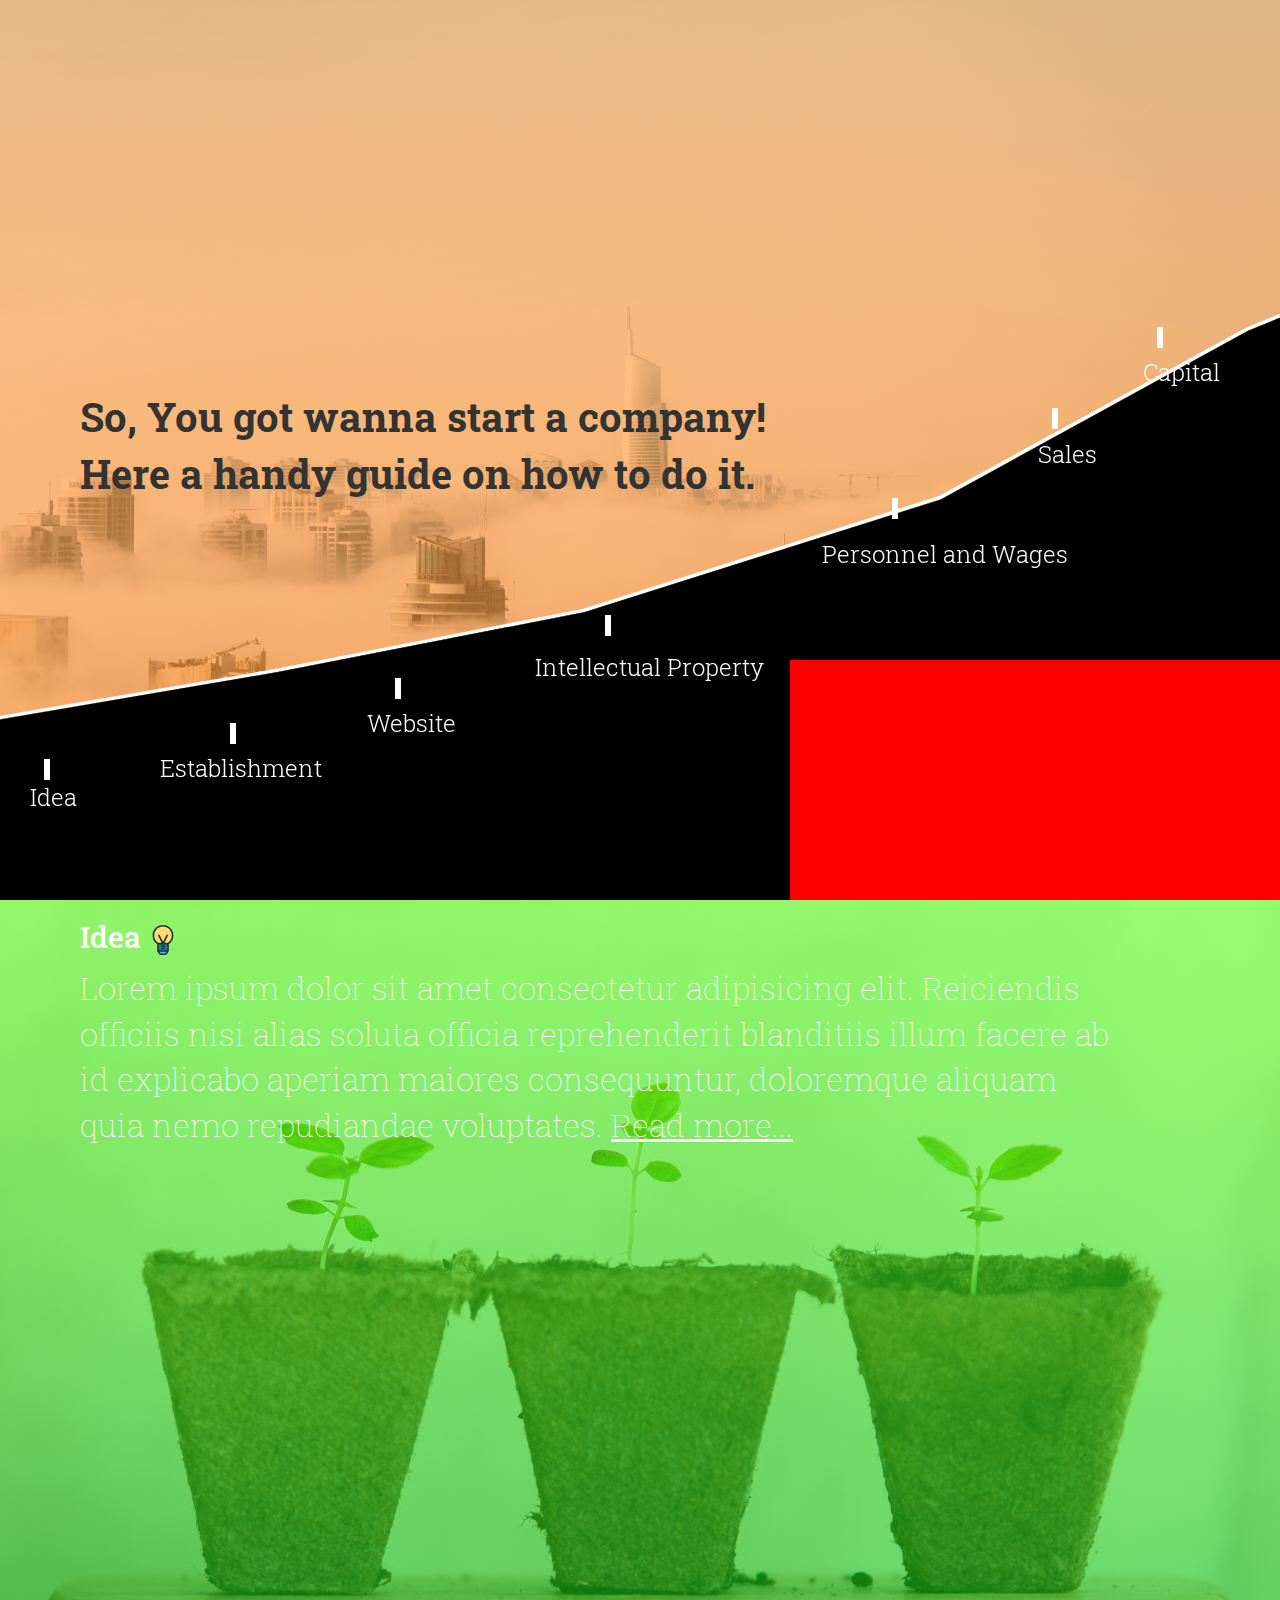
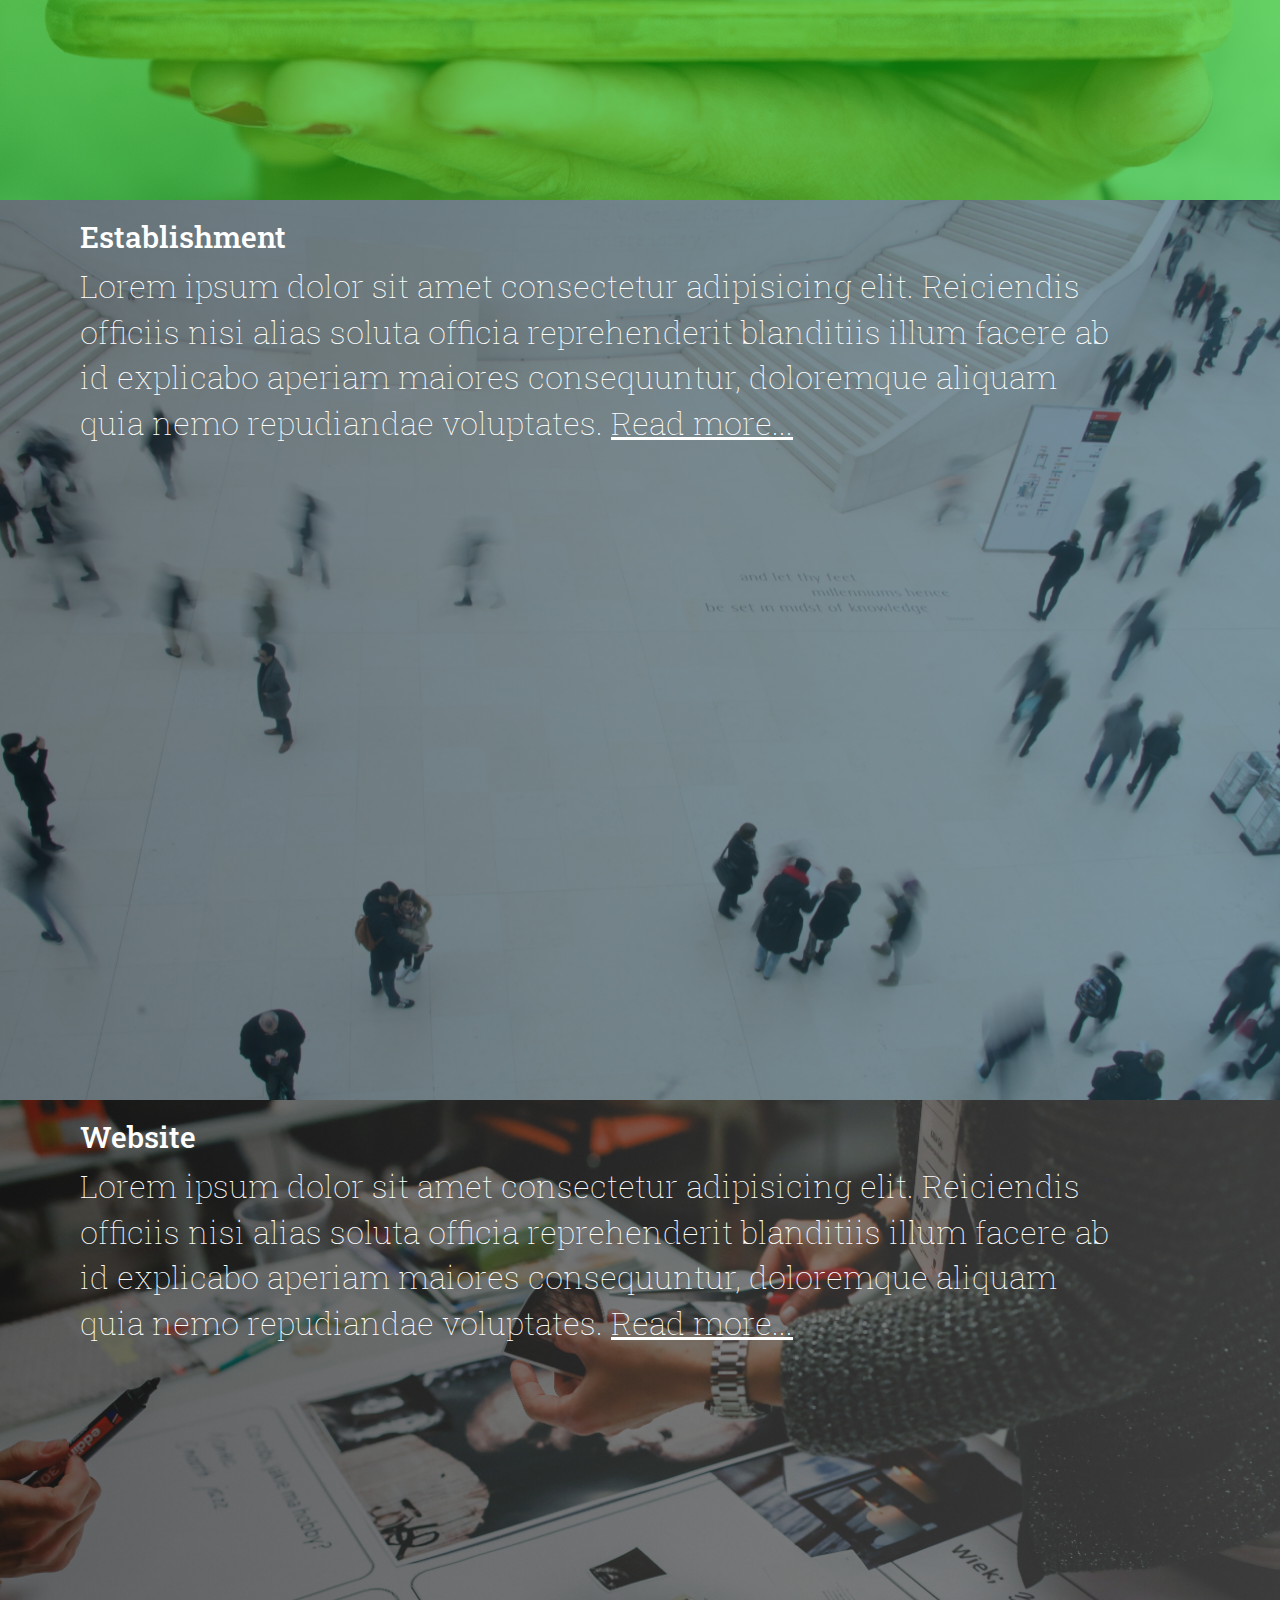
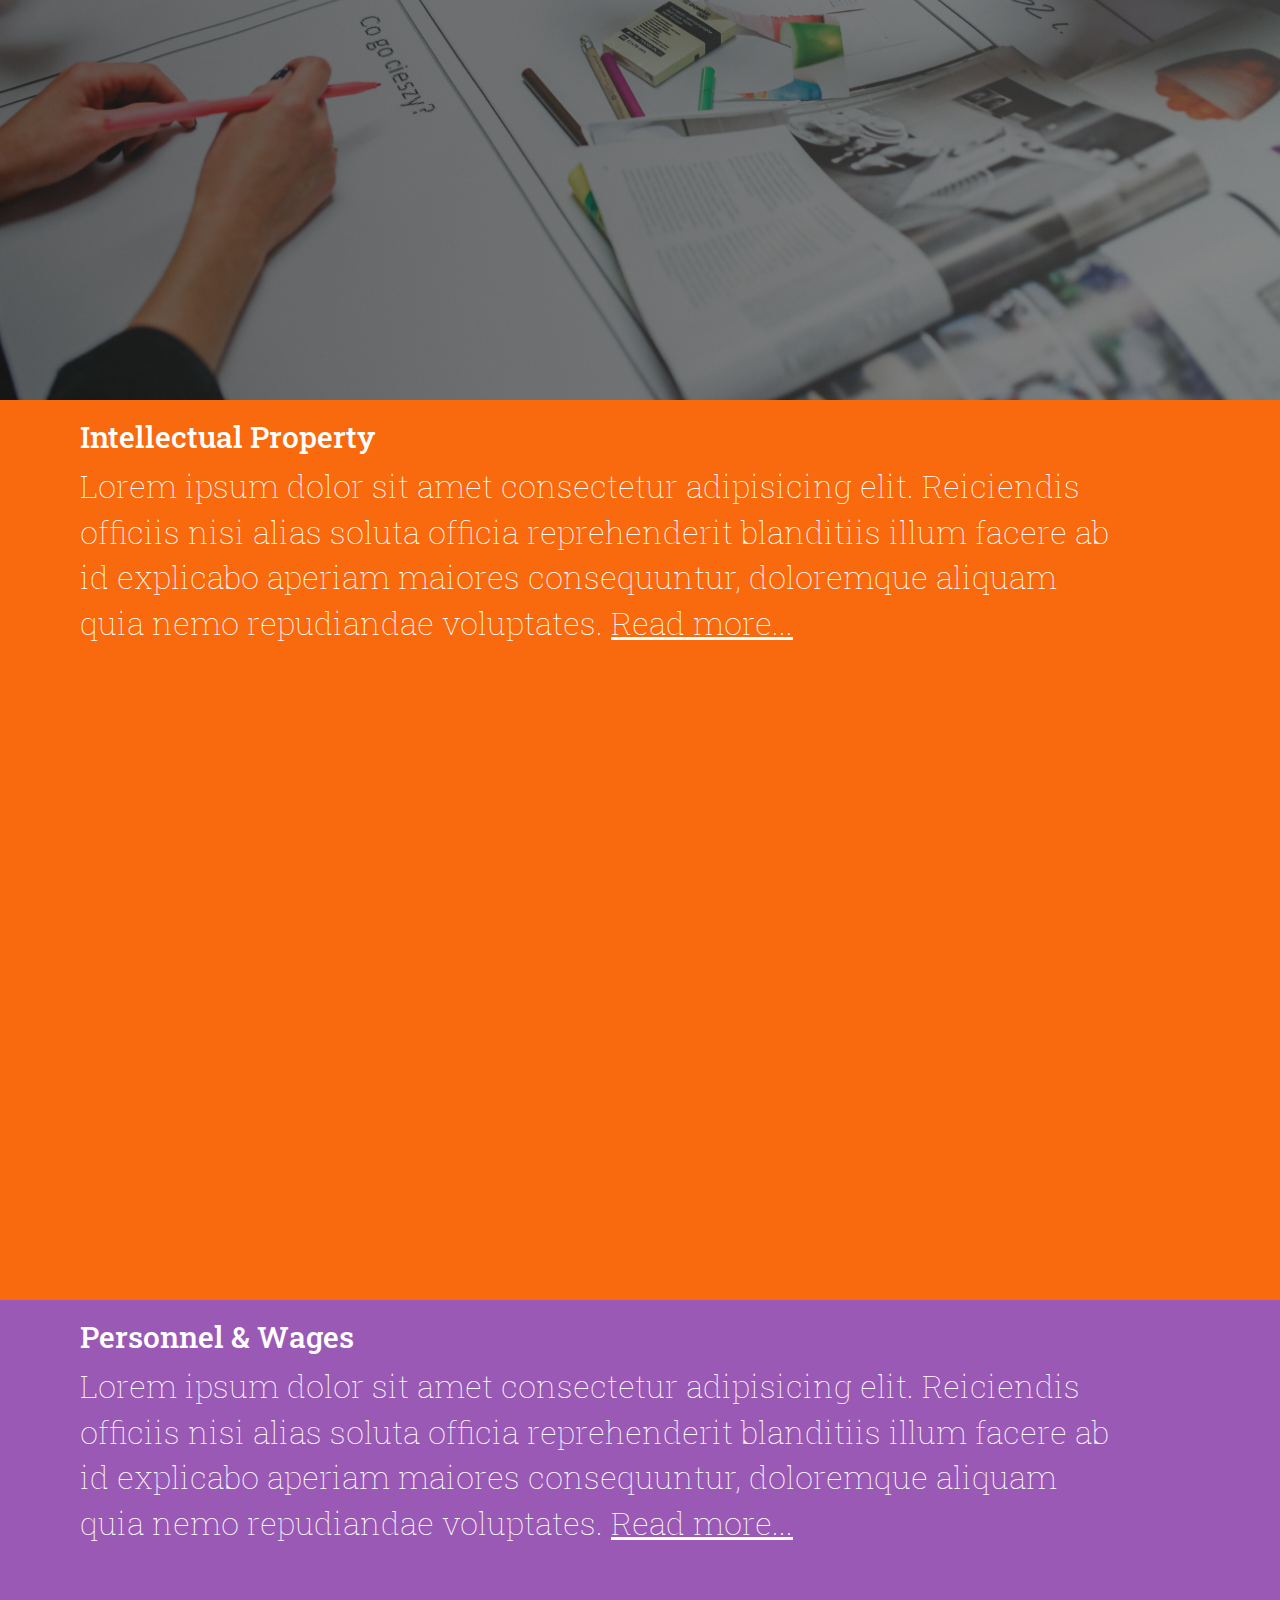
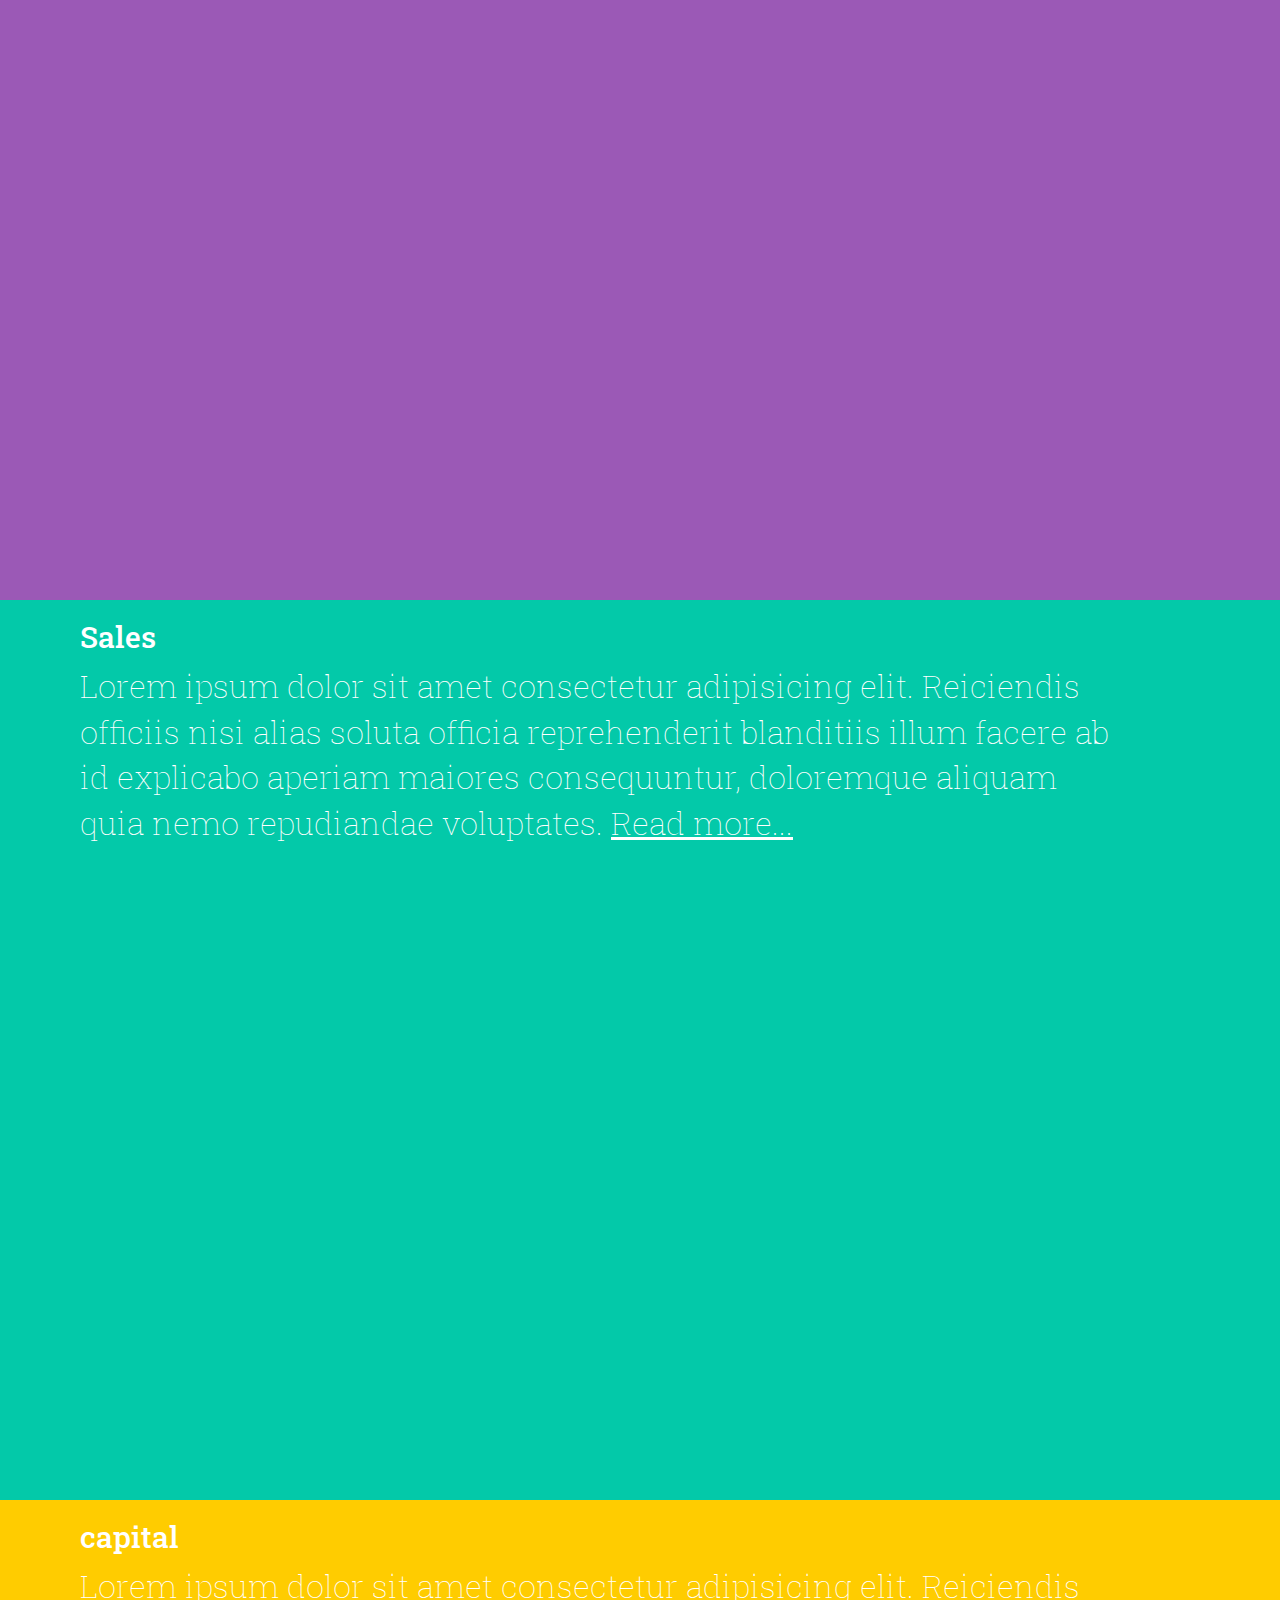
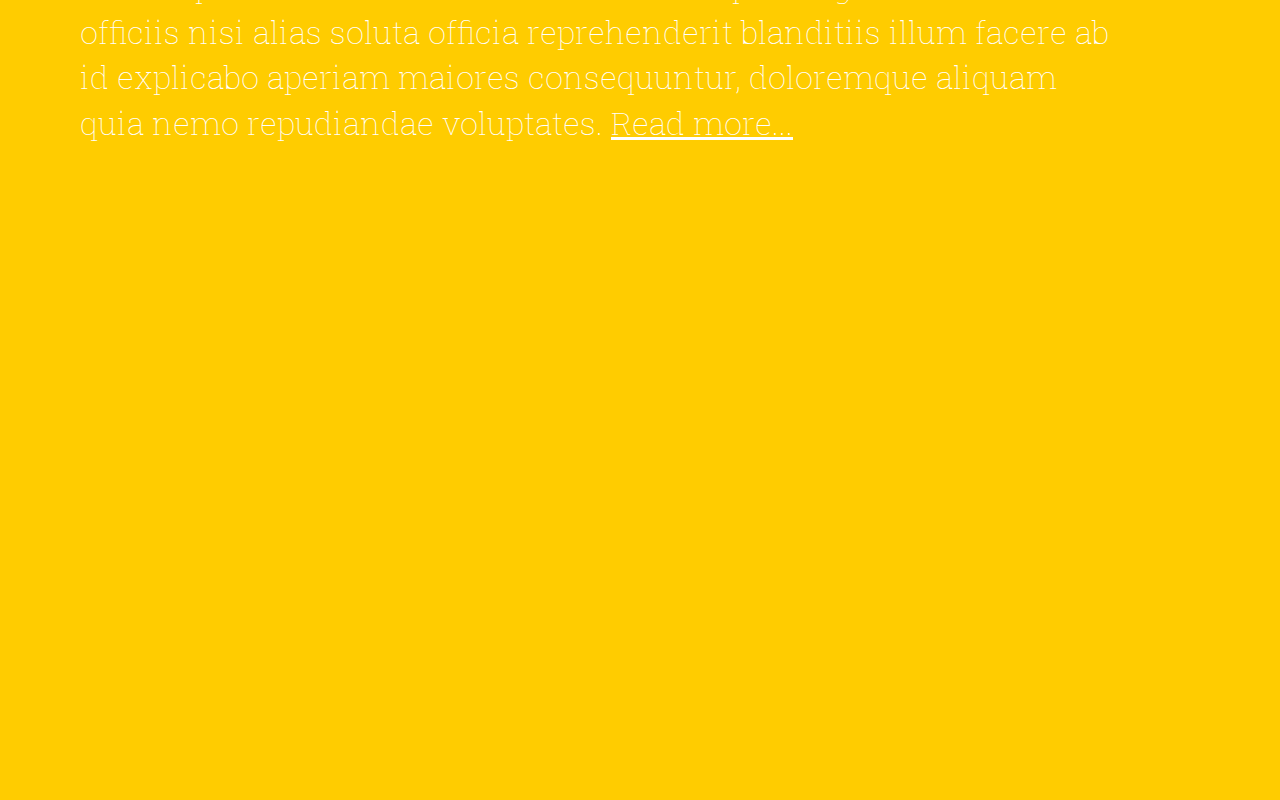
==== commit 5a4315f0: "add responsiveness on laptop level" ====
--- a/index.html
+++ b/index.html
@@ -7,638 +7,12 @@
     <link rel="stylesheet" href="https://maxcdn.bootstrapcdn.com/bootstrap/3.3.6/css/bootstrap.min.css">
     <link rel="stylesheet" href="https://maxcdn.bootstrapcdn.com/font-awesome/4.4.0/css/font-awesome.min.css">
     <link rel="stylesheet" href="https://fonts.googleapis.com/css?family=Roboto+Slab:400,100,300,700">
-    <style>
-        *,
-        *::before,
-        *::after {
-          box-sizing: border-box;
-        }
-        body{
-            width: 100vw;
-            overflow: hidden;
-        }
-        .wrapper {
-            min-height: 100vh;
-            font-family: "Roboto Slab", serif;
-            font-weight: 300;
-            color: #fff;
-            position: relative;
-          }
-          
-          .section {
-            height: 100vh;
-            font-size: 40px;
-            font-weight: 100;
-            background-color: #22a7f0;
-            display: flex;
-            justify-content: center;
-            align-items: flex-start;
-          }
-          section:nth-child(1) {
-            background: white;
-          }
-          section:nth-child(2) {
-            background: #f64747;
-          }
-          section:nth-child(3) {
-            background: #22a7f0;
-          }
-          section:nth-child(4) {
-            background: #f9690e;
-          }
-          section:nth-child(5) {
-            background: #9b59b6;
-          }
-          section:nth-child(6) {
-            background: #03c9a9;
-          }
-          section:nth-child(7) {
-            background: #ffcc00;
-          }
-          .readSection{
-              background: #fdfdfd;
-          }
-          
-          .nav__wrapper {
-            position: fixed;
-            bottom: 0;
-            width: 100%;
-            padding: 30px;
-            height: 80vh;
-            display: flex;
-            flex-flow: row wrap;
-            margin: 0 auto;
-            background: #000;
-            clip-path: polygon(46% 76%, 62% 64%, 82% 52%, 100% 27%, 100% 100%, 0 100%, 0% 91%, 28% 80%);
-            box-shadow: -6px -6px 20px 10px rgba(204,204,204,0.8);
-          }
-          .nav {
-            margin: 0 auto;
-            display: inline-flex;
-            position: absolute;
-            bottom:0;
-
-          }
-          .nav__counter {
-            font-size: 24px;
-            transition: all 0.15s ease-out;
-          }
-          .nav__datawrap{
-              width: 10%;
-          }
-          .intro{
-              align-self: center;
-              color: #333;
-              font-weight: bold;
-          }
-          .sectionWrapper{
-              width: 100vw;
-          }
-          .sectionWrapper, .intro{
-              padding: 0 2em;
-          }
-          .sectionWrapper p{
-            font-size: 32px;
-          }
-          .sectionWrapper p a{
-              text-decoration: underline;
-              color: inherit;
-              cursor: pointer;
-          }
-          .sectionWrapper h2 img{
-              max-width: 30px;
-          }
-          .nav__title {
-            font-size: 32px;
-            font-weight: 300;
-            margin: 0 0 0.25em;
-            width: 100%;
-            height: 0;
-            overflow: hidden;
-            opacity: 0;
-            transition: height 0.3s ease-out, opacity 0.2s ease-out;
-          }
-          .nav__body {
-            font-weight: 100;
-            font-size: 18px;
-            font-size: 18px;
-            width: 100%;
-            height: 0;
-            overflow: hidden;
-            opacity: 0;
-            transition: height 0.3s ease-out, opacity 0.2s ease-out;
-          }
-          .nav li {
-            position: absolute;
-            width:13rem;
-            transition: all 0.3s ease-out;
-            margin-bottom: 1em;
-          }
-          .nav li:nth-child(2){
-              bottom: 0;
-              left: 2em;
-          }
-          .nav li:nth-child(3){
-            bottom: 1.3em;
-            left: 12vw;
-        }
-        .nav li:nth-child(4){
-            bottom: 4em;
-            left: 27vw;
-        }
-        .nav li:nth-child(5){
-            bottom: 5em;
-            width: 300px;
-            left: 40vw;
-        }
-        .nav li:nth-child(6){
-            bottom: 8.5em;
-            width: 280px;
-            left: 58vw;
-        }
-        .nav li:nth-child(7){
-            bottom: 13em;
-            left: 75vw;
-        }
-        .nav li:nth-child(8){
-            bottom: 18em;
-            left: 87vw;
-        }
-         /* .nav li:after {
-            content: "";
-            display: block;
-            border-top: 1px solid white;
-            height: 250px;
-            width: 20px;
-            position: absolute;
-            left: -30px;
-            top: 15px;
-          }*/
-          #section0{
-            background: linear-gradient(to bottom, rgba(255, 168, 76, 0.6) 0%, rgba(255, 123, 13, 0.6) 100%),  url('./sky.jpg');
-            background-repeat: no-repeat;
-            background-attachment: fixed;
-            background-position: center;
-            background-repeat: no-repeat;
-            background-size: cover;
-          }
-          .nav li a {
-            display: block;
-            padding: 0;
-            color: #fff;
-            transition: all 0.15s ease-out;
-          }
-          .nav li a:hover {
-            background-color: transparent;
-            padding-left: 1em;
-          }
-          .nav li a:focus {
-            background-color: transparent;
-          }
-          .up{
-            position: fixed;
-            color: white;
-            right: 5vw;
-            bottom: 5vh;
-            transform: rotateZ(90deg);
-          }
-          .text > span {
-            transform: rotateZ(-90deg);
-            display: inline-block;
-            letter-spacing: 0.3em;
-          }
-          .up .circle-btn--container {
-            cursor: pointer;
-          }
-          .up .circle-btn--container:hover .circle-btn--outer {
-            transform: translateX(-8px) translateZ(0);
-          }
-          .up .circle-btn--container:hover .circle-arrow--icon {
-            transform: translateX(-8px);
-          }
-          .up .circle-btn--container:hover .circle-arrow--bar {
-            transform: scaleX(0.55);
-          }
-          
-          .up .circle-btn--outer {
-            mix-blend-mode: invert;
-            cursor: pointer;
-            width: 5rem;
-            height: 5rem;
-            border: 2px solid #fdfdfd;
-            border-radius: 50%;
-            position: relative;
-            transition: transform 0.7s cubic-bezier(1, 0, 0.25, 1), opacity 0.7s cubic-bezier(0.5, 0, 0, 1), -webkit-transform 0.7s cubic-bezier(0.5, 0, 0, 1);
-          }
-          
-          .up .circle-arrow--icon {
-            position: absolute;
-            top: calc(50% - 4px);
-            left: calc(50% - 4px);
-            width: 75%;
-            height: 8px;
-            transform: translateX(0) translateZ(90deg);
-            transition: transform 0.7s cubic-bezier(1, 0, 0.25, 1);
-            will-change: transform;
-          }
-          
-          .up .circle-arrow--bar {
-            width: 200px;
-            height: 2px;
-            width: 100%;
-            background-color: #fdfdfd;
-            position: absolute;
-            top: 3px;
-            transform: translateZ(90deg);
-            transform-origin: 0 0;
-            transition: transform 0.7s cubic-bezier(1, 0, 0.25, 1), opacity 0.7s cubic-bezier(1, 0, 0.25, 1);
-            will-change: transform opacity;
-          }
-          
-          .up .circle-arrow--triangle {
-            border-bottom: solid 5px transparent;
-            border-right: solid 5px transparent;
-            border-left: solid 5px #fdfdfd;
-            border-top: solid 5px #fdfdfd;
-            transform: rotate(-45deg) translateX(-6px);
-            transform-origin: calc(50% - 6px) 0;
-            transition: .3s ease;
-            width: 0;
-            height: 0;
-          }
-          /*.nav li.active {
-            pointer-events: none;
-            padding-left: 1em;
-          }*/
-          /*.nav li.active:after {
-            width: 35px;
-            height: 400px;
-            top: 35px;
-          }*/
-          .nav li.active a div.nav__datawrap {
-            width: 300px;
-          }
-          .nav li.active .nav__counter {
-            text-decoration: underline;
-          }
-          .nav li.active .nav__title {
-            height: 40px;
-            opacity: 1;
-            overflow: visible;
-          }
-          .nav li.active .nav__body {
-            height: 100px;
-            opacity: 1;
-            overflow: visible;
-          }
-          .wrapper2{
-              position: absolute;
-              right:-100vw;
-              
-          }
-          /*.wrapperactive{
-              right: 0;
-              opacity: 1;
-          }*/
-          .wrapperactive .section{
-              width: 100vw;
-              height: 100vh;
-          }
-          .close .s-close-btn {
-            cursor: pointer;
-            width: 26px;
-            height: 26px;
-            position: absolute;
-            top: 5%;
-            right: 5%;
-            transform: translate(-50%, -50%);
-          }
-          .close .s-close-btn__cross {
-            width: 100%;
-            height: 100%;
-            position: absolute;
-            top: 0;
-            left: 0;
-            transform-origin: center;
-            transition: all 0.2s ease-in-out;
-            transform: rotate(45deg);
-          }
-          .close .s-close-btn__cross::before {
-            content: '';
-            margin-top: -1px;
-            width: 100%;
-            height: 3px;
-            position: absolute;
-            top: 50%;
-            left: 0;
-            background: #333;
-          }
-          .close .s-close-btn__cross::after {
-            content: '';
-            margin-left: -1px;
-            width: 3px;
-            height: 100%;
-            position: absolute;
-            top: 0;
-            left: 50%;
-            background: #333;
-          }
-          .close .s-close-btn::after {
-            content: '';
-            opacity: 0;
-            padding: 0;
-            width: 100%;
-            height: 100%;
-            position: absolute;
-            top: -2px;
-            left: -2px;
-            border: 2px solid #333;
-            border-radius: 100%;
-            transition: all 0.3s linear;
-            transform: scale(0.7);
-            box-sizing: content-box;
-          }
-          .close .s-close-btn:hover .s-close-btn__cross {
-            transform: scale(0.5) rotate(45deg);
-          }
-          .close .s-close-btn:hover:after {
-            opacity: 1;
-            transform: scale(1);
-          }
-          /*bird animation\/
-          .birds{
-            z-index: 1;
-            position: absolute;
-            width: 100vw;
-            overflow: hidden;
-            display: flex;
-            align-items: center;
-            justify-content: center;
-            min-height: 35rem;
-          }
-          .bird {
-            background-image: url(https://s3-us-west-2.amazonaws.com/s.cdpn.io/174479/bird-cells.svg);
-            background-size: auto 100%;
-            width: 88px;
-            height: 125px;
-            will-change: background-position;
-            -webkit-animation-name: fly-cycle;
-                    animation-name: fly-cycle;
-            -webkit-animation-timing-function: steps(10);
-                    animation-timing-function: steps(10);
-            -webkit-animation-iteration-count: infinite;
-                    animation-iteration-count: infinite;
-          }
-          .bird--one {
-            -webkit-animation-duration: 1s;
-                    animation-duration: 1s;
-            -webkit-animation-delay: -0.5s;
-                    animation-delay: -0.5s;
-          }
-          .bird--two {
-            -webkit-animation-duration: 0.9s;
-                    animation-duration: 0.9s;
-            -webkit-animation-delay: -0.75s;
-                    animation-delay: -0.75s;
-          }
-          .bird--three {
-            -webkit-animation-duration: 1.25s;
-                    animation-duration: 1.25s;
-            -webkit-animation-delay: -0.25s;
-                    animation-delay: -0.25s;
-          }
-          .bird--four {
-            -webkit-animation-duration: 1.1s;
-                    animation-duration: 1.1s;
-            -webkit-animation-delay: -0.5s;
-                    animation-delay: -0.5s;
-          }
-          
-          .bird-container {
-            position: absolute;
-            top: 20%;
-            left: -10%;
-            -webkit-transform: scale(0) translateX(-10vw);
-                    transform: scale(0) translateX(-10vw);
-            will-change: transform;
-            -webkit-animation-name: fly-right-one;
-                    animation-name: fly-right-one;
-            -webkit-animation-timing-function: linear;
-                    animation-timing-function: linear;
-            -webkit-animation-iteration-count: infinite;
-                    animation-iteration-count: infinite;
-          }
-          .bird-container--one {
-            -webkit-animation-duration: 15s;
-                    animation-duration: 15s;
-            -webkit-animation-delay: 0;
-                    animation-delay: 0;
-          }
-          .bird-container--two {
-            -webkit-animation-duration: 16s;
-                    animation-duration: 16s;
-            -webkit-animation-delay: 1s;
-                    animation-delay: 1s;
-          }
-          .bird-container--three {
-            -webkit-animation-duration: 14.6s;
-                    animation-duration: 14.6s;
-            -webkit-animation-delay: 9.5s;
-                    animation-delay: 9.5s;
-          }
-          .bird-container--four {
-            -webkit-animation-duration: 16s;
-                    animation-duration: 16s;
-            -webkit-animation-delay: 10.25s;
-                    animation-delay: 10.25s;
-          }
-          
-          @-webkit-keyframes fly-cycle {
-            100% {
-              background-position: -900px 0;
-            }
-          }
-          
-          @keyframes fly-cycle {
-            100% {
-              background-position: -900px 0;
-            }
-          }
-          @-webkit-keyframes fly-right-one {
-            0% {
-              -webkit-transform: scale(0.3) translateX(-10vw);
-                      transform: scale(0.3) translateX(-10vw);
-            }
-            10% {
-              -webkit-transform: translateY(2vh) translateX(10vw) scale(0.4);
-                      transform: translateY(2vh) translateX(10vw) scale(0.4);
-            }
-            20% {
-              -webkit-transform: translateY(0vh) translateX(30vw) scale(0.5);
-                      transform: translateY(0vh) translateX(30vw) scale(0.5);
-            }
-            30% {
-              -webkit-transform: translateY(4vh) translateX(50vw) scale(0.6);
-                      transform: translateY(4vh) translateX(50vw) scale(0.6);
-            }
-            40% {
-              -webkit-transform: translateY(2vh) translateX(70vw) scale(0.6);
-                      transform: translateY(2vh) translateX(70vw) scale(0.6);
-            }
-            50% {
-              -webkit-transform: translateY(0vh) translateX(90vw) scale(0.6);
-                      transform: translateY(0vh) translateX(90vw) scale(0.6);
-            }
-            60% {
-              -webkit-transform: translateY(0vh) translateX(110vw) scale(0.6);
-                      transform: translateY(0vh) translateX(110vw) scale(0.6);
-            }
-            100% {
-              -webkit-transform: translateY(0vh) translateX(110vw) scale(0.6);
-                      transform: translateY(0vh) translateX(110vw) scale(0.6);
-            }
-          }
-          @keyframes fly-right-one {
-            0% {
-              -webkit-transform: scale(0.3) translateX(-10vw);
-                      transform: scale(0.3) translateX(-10vw);
-            }
-            10% {
-              -webkit-transform: translateY(2vh) translateX(10vw) scale(0.4);
-                      transform: translateY(2vh) translateX(10vw) scale(0.4);
-            }
-            20% {
-              -webkit-transform: translateY(0vh) translateX(30vw) scale(0.5);
-                      transform: translateY(0vh) translateX(30vw) scale(0.5);
-            }
-            30% {
-              -webkit-transform: translateY(4vh) translateX(50vw) scale(0.6);
-                      transform: translateY(4vh) translateX(50vw) scale(0.6);
-            }
-            40% {
-              -webkit-transform: translateY(2vh) translateX(70vw) scale(0.6);
-                      transform: translateY(2vh) translateX(70vw) scale(0.6);
-            }
-            50% {
-              -webkit-transform: translateY(0vh) translateX(90vw) scale(0.6);
-                      transform: translateY(0vh) translateX(90vw) scale(0.6);
-            }
-            60% {
-              -webkit-transform: translateY(0vh) translateX(110vw) scale(0.6);
-                      transform: translateY(0vh) translateX(110vw) scale(0.6);
-            }
-            100% {
-              -webkit-transform: translateY(0vh) translateX(110vw) scale(0.6);
-                      transform: translateY(0vh) translateX(110vw) scale(0.6);
-            }
-          }
-          @-webkit-keyframes fly-right-two {
-            0% {
-              -webkit-transform: translateY(-2vh) translateX(-10vw) scale(0.5);
-                      transform: translateY(-2vh) translateX(-10vw) scale(0.5);
-            }
-            10% {
-              -webkit-transform: translateY(0vh) translateX(10vw) scale(0.4);
-                      transform: translateY(0vh) translateX(10vw) scale(0.4);
-            }
-            20% {
-              -webkit-transform: translateY(-4vh) translateX(30vw) scale(0.6);
-                      transform: translateY(-4vh) translateX(30vw) scale(0.6);
-            }
-            30% {
-              -webkit-transform: translateY(1vh) translateX(50vw) scale(0.45);
-                      transform: translateY(1vh) translateX(50vw) scale(0.45);
-            }
-            40% {
-              -webkit-transform: translateY(-2.5vh) translateX(70vw) scale(0.5);
-                      transform: translateY(-2.5vh) translateX(70vw) scale(0.5);
-            }
-            50% {
-              -webkit-transform: translateY(0vh) translateX(90vw) scale(0.45);
-                      transform: translateY(0vh) translateX(90vw) scale(0.45);
-            }
-            51% {
-              -webkit-transform: translateY(0vh) translateX(110vw) scale(0.45);
-                      transform: translateY(0vh) translateX(110vw) scale(0.45);
-            }
-            100% {
-              -webkit-transform: translateY(0vh) translateX(110vw) scale(0.45);
-                      transform: translateY(0vh) translateX(110vw) scale(0.45);
-            }
-          }
-          @keyframes fly-right-two {
-            0% {
-              -webkit-transform: translateY(-2vh) translateX(-10vw) scale(0.5);
-                      transform: translateY(-2vh) translateX(-10vw) scale(0.5);
-            }
-            10% {
-              -webkit-transform: translateY(0vh) translateX(10vw) scale(0.4);
-                      transform: translateY(0vh) translateX(10vw) scale(0.4);
-            }
-            20% {
-              -webkit-transform: translateY(-4vh) translateX(30vw) scale(0.6);
-                      transform: translateY(-4vh) translateX(30vw) scale(0.6);
-            }
-            30% {
-              -webkit-transform: translateY(1vh) translateX(50vw) scale(0.45);
-                      transform: translateY(1vh) translateX(50vw) scale(0.45);
-            }
-            40% {
-              -webkit-transform: translateY(-2.5vh) translateX(70vw) scale(0.5);
-                      transform: translateY(-2.5vh) translateX(70vw) scale(0.5);
-            }
-            50% {
-              -webkit-transform: translateY(0vh) translateX(90vw) scale(0.45);
-                      transform: translateY(0vh) translateX(90vw) scale(0.45);
-            }
-            51% {
-              -webkit-transform: translateY(0vh) translateX(110vw) scale(0.45);
-                      transform: translateY(0vh) translateX(110vw) scale(0.45);
-            }
-            100% {
-              -webkit-transform: translateY(0vh) translateX(110vw) scale(0.45);
-                      transform: translateY(0vh) translateX(110vw) scale(0.45);
-            }
-          }
-          
-          /*bird animation/\*/
-          @media only screen 
-and (min-device-width : 768px) 
-and (max-device-width : 1024px)  {
-    .nav__wrapper{
-        width: 25%;
-        height: 100vh;
-        overflow: hidden;
-        clip-path: none;
-    }
-    .nav{
-        position: relative;
-        display: flow-root;
-        height: 100vh;
-    }
-    .nav li{
-        position: static;
-        width: 100%;
-        float: left;
-        padding: 1em 0;
-        margin: 1em;
-    }
-    .nav__counter{
-        font-size: 2em;
-    }
-    .up{
-        left:5em;
-        right:initial;
-    }
-}
-          
-    </style>
+    <link rel="stylesheet" href="style.css">
 </head>
 <body data-spy="scroll" data-target="#navbar-example">
-<div class="wrapper" >
+<div class="wrapper">
       <nav class="nav__wrapper" id="navbar-example">
         <ul class="nav">
-  <Span style="display: none;"><a href="#section0" style="pointer-events: none;" hidden></a></Span>
           <li role="presentation">
             <a href="#section1">
               <span class="nav__counter">Idea</span>
@@ -681,44 +55,27 @@
                 </a>
               </li>
         </ul>
-        <div class="up">
-                <div role="up" class="circle-btn--container">
-                        <div class="circle-btn--outer">
-                          <div class="circle-arrow--icon">
-                            <div class="circle-arrow--bar"></div>
-                            <div class="circle-arrow--triangle">
-                            </div>
-                          </div>
-                        </div>
-                        </div>
-                        <div class="text">
-                            <span>H</span>
-                            <span>O</span>
-                            <span>M</span>
-                            <span>E</span>
-                        </div>
-                        
-        </div>
-        
       </nav>
-      <!-- <div class="birds">
-          <div class="bird-container bird-container--one">
-              <div class="bird bird--one"></div>
-            </div>
-            
-            <div class="bird-container bird-container--two">
-              <div class="bird bird--two"></div>
-            </div>
-            
-            <div class="bird-container bird-container--three">
-              <div class="bird bird--three"></div>
-            </div>
-            
-            <div class="bird-container bird-container--four">
-              <div class="bird bird--four"></div>
-            </div>
-      </div> -->
-      <section class="section section1" id="section0">
+      <div class="up">
+          <div role="up" class="circle-btn--container">
+                  <div class="circle-btn--outer">
+                    <div class="circle-arrow--icon">
+                      <div class="circle-arrow--bar"></div>
+                      <div class="circle-arrow--triangle">
+                      </div>
+                    </div>
+                  </div>
+                  </div>
+                  <div class="text">
+                      <span>H</span>
+                      <span>O</span>
+                      <span>M</span>
+                      <span>E</span>
+                  </div>
+                  
+  </div>
+      <div class="birds"></div>
+      <section class="section" id="section0">
           <div class="intro">
            <p>So, You got wanna start a company!<br/> Here a handy guide on how to do it.</p>
            
@@ -813,7 +170,7 @@
                     </p>
                     </div>
       </section>
-      <section class="section section4" id="section7">
+      <section class="section section7" id="section7">
             <div class="sectionWrapper">
         
                     <h2>capital</h2>
@@ -839,14 +196,16 @@
                 Esse quod consequatur non laudantium, aspernatur sapiente. 
                 Voluptates, eaque. Tempora ipsam maxime iste, sed incidunt recusandae, 
                 explicabo non provident reprehenderit nisi architecto.</p>
-                </div>
-            <span role='close' class="close"> <div class="s-close-btn">
+                <span role='close' class="close"> <div class="s-close-btn">
                     <div class="s-close-btn__cross"></div>
                       </div></span>
                 </div>
+            
+                </div>
         </div>
         <div class="wrapper2">
                 <div class="section readSection" id="readmore2">
+                    <div class="sectionwrapper">
             something else
             <span role='close' class="close">
                 <div class="s-close-btn">
@@ -854,47 +213,66 @@
                   </div>
                 </span>
                 </div>
+                </div>
         </div>
         <div class="wrapper2">
                 <div class="section readSection" id="readmore3">
-            something else
-            <span role='close' class="close">
-                    <div class="s-close-btn">
-                            <div class="s-close-btn__cross"></div>
-                          </div>
-            </span>
+                    <div class="sectionwrapper">
+                        something else
+                        <span role='close' class="close">
+                            <div class="s-close-btn">
+                            <div class="s-close-btn__cross"></div>
+                              </div>
+                            </span>
+                            </div>
                 </div>
         </div>
         <div class="wrapper2">
                 <div class="section readSection" id="readmore4">
-            something else
-            <span role='close' class="close">   <div class="s-close-btn">
-                    <div class="s-close-btn__cross"></div>
-                  </div></span>
+                    <div class="sectionwrapper">
+                        something else
+                        <span role='close' class="close">
+                            <div class="s-close-btn">
+                            <div class="s-close-btn__cross"></div>
+                              </div>
+                            </span>
+                            </div>
                 </div>
         </div>
         <div class="wrapper2">
                 <div class="section readSection" id="readmore5">
-            something else
-            <span role='close' class="close">   <div class="s-close-btn">
-                    <div class="s-close-btn__cross"></div>
-                  </div></span>
+                    <div class="sectionwrapper">
+                        something else
+                        <span role='close' class="close">
+                            <div class="s-close-btn">
+                            <div class="s-close-btn__cross"></div>
+                              </div>
+                            </span>
+                            </div>
                 </div>
         </div>
         <div class="wrapper2">
                 <div class="section readSection" id="readmore6">
-            something else
-            <span role='close' class="close">   <div class="s-close-btn">
-                    <div class="s-close-btn__cross"></div>
-                  </div></span>
+                    <div class="sectionwrapper">
+                        something else
+                        <span role='close' class="close">
+                            <div class="s-close-btn">
+                            <div class="s-close-btn__cross"></div>
+                              </div>
+                            </span>
+                            </div>
                 </div>
         </div>
         <div class="wrapper2">
                 <div class="section readSection" id="readmore7">
-            something else
-            <span role='close' class="close">   <div class="s-close-btn">
-                    <div class="s-close-btn__cross"></div>
-                  </div></span>
+                    <div class="sectionwrapper">
+                        something else
+                        <span role='close' class="close">
+                            <div class="s-close-btn">
+                            <div class="s-close-btn__cross"></div>
+                              </div>
+                            </span>
+                            </div>
                 </div>
         </div>
 
@@ -904,16 +282,6 @@
     <script src="https://stackpath.bootstrapcdn.com/bootstrap/4.3.1/js/bootstrap.min.js" integrity="sha384-JjSmVgyd0p3pXB1rRibZUAYoIIy6OrQ6VrjIEaFf/nJGzIxFDsf4x0xIM+B07jRM" crossorigin="anonymous"></script>
     <script>
             $(document).ready(()=>{
-              //  let el = document.querySelectorAll('[role=presentation]');
-               // Object.keys(el).forEach(function (index) {
-                 //   console.log(parseInt(index, 10)+1);
-                    //$(el[index]).css('left', ((parseInt(index, 10)+parseInt(index, 10)*10)+1)+'em');
-              //      console.log(el[index]); // value
-               // });
-
-                //$(el).css("left", "1em");
-                //$(el[i]).css("left", ((i+1)*2)+'em');
-                //console.log(i);
             
             $('[role=presentation]').hover((e)=>{
                 let targParent = e.currentTarget;
@@ -928,7 +296,24 @@
         let mark = $(`a[role=readmore]`);
         let close = $(`span[role=close]`);
         let up = $(`div[role=up]`);
-       
+        $(document).on( 'scroll', function(){
+          let bodyRect = document.body.getBoundingClientRect()
+          if(bodyRect.top == 0){
+            $('.up').css("opacity", 0);
+          }else{
+            $('.up').css("opacity", 1);
+          }
+       });
+       $(window).on('load', function(){
+        let doc = document.body;
+        let top = (window.pageYOffset || doc.scrollTop)  - (doc.clientTop || 0);
+        if(top > 0){
+          $('.up').css("opacity", 1);
+          }else{
+            $('.up').css("opacity", 0);
+          }
+       })
+        
             $(tag).click(function() {
                 if (
                   location.pathname.replace(/^\//, "") == this.pathname.replace(/^\//, "")
@@ -966,8 +351,14 @@
                         right: 0,
                         top: offset+"px",
                         opacity: 1
+                        
                     },
                     "slow")
+                    $(target).animate({
+                      height: '100vh',
+                      width: '100vw'
+                    },
+                    'slow', 'linear')
                     $(target).parent().addClass('wrapperactive', {duration:1000})
                     
                     return false;
@@ -975,15 +366,24 @@
                   e.preventDefault();
               })
               $(close).click(function(e){
-                  let target = e.currentTarget.parentElement.parentElement;
+                  let target = e.currentTarget.parentElement.parentElement.parentElement;
+                  let targetChild = e.currentTarget.parentElement.parentElement;
                   $(target).removeClass('wrapperactive', {duration:1500})
                   if (target) {
                     $(target).animate({
-                        right: '-100%',
-                        top:0,
-                        opacity: 0,
+                        right: '-200vw',
+                        top:'-200vh',
+                        opacity: 0
                     },
                     { duration: 500 }, 'linear')
+                    if(targetChild){
+                      $(targetChild).animate({
+                        height: 0,
+                        width: 0
+                      },
+                      { duration: 500 }, 'linear')
+                  }
+                    
                     
                     
                     return false;
--- a/style.css
+++ b/style.css
@@ -0,0 +1,619 @@
+body{
+    width: 100vw;
+    overflow-x: hidden;
+}
+.wrapper {
+    min-height: 100vh;
+    font-family: "Roboto Slab", serif;
+    font-weight: 300;
+    color: #fff;
+    position: relative;
+  }
+  
+  .section {
+    height: 100vh;
+    font-size: 40px;
+    font-weight: 100;
+    background-color: #22a7f0;
+    display: flex;
+    justify-content: center;
+    align-items: flex-start;
+    scroll-snap-type: y proximity;
+  }
+  .section1 {
+    background-image: linear-gradient(to bottom, rgba(90, 255, 21, 0.6) 0%, rgba(0, 183, 18, 0.6) 100%), url('./plant.jpg');
+    background-size: cover;
+    background-position: 50% 27%;
+  }
+  .section2 {
+    background-image:  linear-gradient(to right, rgba(15, 32, 39, 0.6), rgba(32, 58, 67, 0.6), rgba(44, 83, 100, 0.6)), url('./establishment.jpg');
+    background-size: cover;
+    background-position: 50% 27%;
+    /*background: #f64747;*/
+  }
+  .section3 {
+    background-image:  linear-gradient(to right, rgba(0, 0, 0, 0.6), rgba(67, 67, 67, 0.6)), url('./website.jpg');
+    background-size: cover;
+    background-position: 50% 27%;
+    /*background: #22a7f0;*/
+  }
+  .section4 {
+    background: #f9690e;
+  }
+  .section5 {
+    background: #9b59b6;
+  }
+  .section6 {
+    background: #03c9a9;
+  }
+  .section7 {
+    background: #ffcc00;
+  }
+  .readSection{
+      background: #fdfdfd;
+  }
+  .nav__wrapper {
+    position: fixed;
+    width: 100%;
+    padding: 30px;
+    height: 100vh;
+    display: flex;
+    flex-flow: row wrap;
+    margin: 0 auto;
+    /*background: #000;
+    clip-path: polygon(46% 76%, 62% 64%, 82% 52%, 100% 27%, 100% 100%, 0 100%, 0% 91%, 28% 80%);*/
+    clip-path: polygon(100% 18%, 100% 100%, 70% 100%, 0 100%, 0 77%, 52% 51%);
+    background-image: url('./clip.svg');
+    background-repeat: no-repeat;
+    background-size: cover;
+    background-position: 50% 70%;
+  }
+  .nav {
+    margin: 0 auto;
+    display: inline-flex;
+    position: absolute;
+    bottom:0;
+
+  }
+  .nav__counter {
+    font-size: 24px;
+    transition: all 0.15s ease-out;
+  }
+  .nav__datawrap{
+      width: 10%;
+  }
+  .intro{
+      align-self: center;
+      width: 100vw;
+      color: #333;
+      font-weight: bold;
+  }
+  .sectionWrapper{
+      width: 80vw;
+  }
+  .sectionWrapper, .intro{
+    width: 100vw;
+      padding: 0 4em 0 2em;
+      scroll-snap-align: start;
+  }
+  .sectionWrapper p{
+    font-size: 32px;
+  }
+  .sectionWrapper p a{
+      text-decoration: underline;
+      color: inherit;
+      cursor: pointer;
+  }
+  .sectionWrapper h2 img{
+      max-width: 30px;
+  }
+  .nav__title {
+    font-size: 32px;
+    font-weight: 300;
+    margin: 0 0 0.25em;
+    width: 100%;
+    height: 0;
+    overflow: hidden;
+    opacity: 0;
+    transition: height 0.3s ease-out, opacity 0.2s ease-out;
+  }
+  .nav__body {
+    font-weight: 100;
+    font-size: 18px;
+    font-size: 18px;
+    width: 100%;
+    height: 0;
+    overflow: hidden;
+    opacity: 0;
+    transition: height 0.3s ease-out, opacity 0.2s ease-out;
+  }
+  .nav li {
+    position: relative;
+    width:13rem;
+    transition: all 0.3s ease-out;
+    margin-bottom: 1em;
+  }
+  .nav li::before {
+    content: '';
+    display: inline-block;
+    width: 6px;
+    height: 1.5em;
+    background: #fff;
+  }
+  .nav li:nth-child(1){
+      bottom: 6vh;
+      left: 0em;
+  }
+  .nav li:nth-child(2){
+    bottom: 10vh;
+    left: 0vw;
+}
+.nav li:nth-child(3){
+    bottom: 15vh;
+    left: 6vw;
+}
+.nav li:nth-child(4){
+    bottom: 22vh;
+    width: 300px;
+    left: 9vw;
+}
+.nav li:nth-child(5){
+    bottom: 35vh;
+    width: 280px;
+    left: 8vw;
+}
+.nav li:nth-child(6){
+    bottom: 45vh;
+    left: 3vw;
+}
+.nav li:nth-child(7){
+    bottom: 54vh;
+    left: 1vw;
+}
+.nav li:nth-child(1)::before {
+  margin: 0 0 0 1em;
+  transition: 0.3 ease-in-out transform;
+}
+.nav li:nth-child(2)::before {
+  margin: 0 0 0.5em 5em;
+}
+.nav li:nth-child(3)::before {
+  margin: 0 0 0.5em 2em;
+}
+.nav li:nth-child(4)::before {
+  margin: 0 0 1em 5em;
+}
+.nav li:nth-child(5)::before {
+  margin: 0 0 1.3em 5em;
+}
+.nav li:nth-child(6)::before {
+  margin: 0 0 0.6em 1em;
+}
+.nav li:nth-child(7)::before {
+  margin: 0 0 0.5em 1em;
+}
+  #section0{
+    background: linear-gradient(to bottom, rgba(255, 168, 76, 0.6) 0%, rgba(255, 123, 13, 0.6) 100%),  url('./sky.jpg');
+    background-repeat: no-repeat;
+    background-attachment: fixed;
+    background-position: center;
+    background-repeat: no-repeat;
+    background-size: cover;
+  }
+  .nav li a {
+    display: block;
+    padding: 0;
+    color: #fff;
+    transition: all 0.15s ease-out;
+  }
+  .nav li a:hover {
+    background-color: transparent;
+    
+  }
+  .nav li a:focus {
+    background-color: transparent;
+  }
+  .up{
+    position: fixed;
+    color: white;
+    right: 5vw;
+    top: 5vh;
+    opacity: 0;
+    transition: 1s ease-in-out opacity;
+    transform: rotateZ(90deg);
+  }
+  .text > span {
+    transform: rotateZ(-90deg);
+    display: inline-block;
+    letter-spacing: 0.3em;
+  }
+  .up .circle-btn--container {
+    cursor: pointer;
+  }
+  .up .circle-btn--container:hover .circle-btn--outer {
+    transform: translateX(-8px) translateZ(0);
+  }
+  .up .circle-btn--container:hover .circle-arrow--icon {
+    transform: translateX(-8px);
+  }
+  .up .circle-btn--container:hover .circle-arrow--bar {
+    transform: scaleX(0.55);
+  }
+  
+  .up .circle-btn--outer {
+    mix-blend-mode: invert;
+    cursor: pointer;
+    width: 5rem;
+    height: 5rem;
+    border: 2px solid #fdfdfd;
+    border-radius: 50%;
+    position: relative;
+    transition: transform 0.7s cubic-bezier(1, 0, 0.25, 1), opacity 0.7s cubic-bezier(0.5, 0, 0, 1), -webkit-transform 0.7s cubic-bezier(0.5, 0, 0, 1);
+  }
+  
+  .up .circle-arrow--icon {
+    position: absolute;
+    top: calc(50% - 4px);
+    left: calc(50% - 4px);
+    width: 75%;
+    height: 8px;
+    transform: translateX(0) translateZ(90deg);
+    transition: transform 0.7s cubic-bezier(1, 0, 0.25, 1);
+    will-change: transform;
+  }
+  
+  .up .circle-arrow--bar {
+    width: 200px;
+    height: 2px;
+    width: 100%;
+    background-color: #fdfdfd;
+    position: absolute;
+    top: 3px;
+    transform: translateZ(90deg);
+    transform-origin: 0 0;
+    transition: transform 0.7s cubic-bezier(1, 0, 0.25, 1), opacity 0.7s cubic-bezier(1, 0, 0.25, 1);
+    will-change: transform opacity;
+  }
+  
+  .up .circle-arrow--triangle {
+    border-bottom: solid 5px transparent;
+    border-right: solid 5px transparent;
+    border-left: solid 5px #fdfdfd;
+    border-top: solid 5px #fdfdfd;
+    transform: rotate(-45deg) translateX(-6px);
+    transform-origin: calc(50% - 6px) 0;
+    transition: .3s ease;
+    width: 0;
+    height: 0;
+  }
+  .nav li.active::before{
+    transform: scale(1.5);
+  }
+  .nav li.active a div.nav__datawrap {
+    width: 300px;
+  }
+  .nav li.active .nav__counter {
+    text-decoration: underline;
+  }
+  .wrapper2{
+      position: absolute;
+      right:-200vw;
+      top:-200vh
+  }
+  
+  .wrapperactive .section{
+      width: 100vw;
+      height: 0;
+  }
+  .close .s-close-btn {
+    cursor: pointer;
+    width: 26px;
+    height: 26px;
+    position: absolute;
+    top: 5%;
+    right: 5%;
+    transform: translate(-50%, -50%);
+  }
+  .close .s-close-btn__cross {
+    width: 100%;
+    height: 100%;
+    position: absolute;
+    top: 0;
+    left: 0;
+    transform-origin: center;
+    transition: all 0.2s ease-in-out;
+    transform: rotate(45deg);
+  }
+  .close .s-close-btn__cross::before {
+    content: '';
+    margin-top: -1px;
+    width: 100%;
+    height: 3px;
+    position: absolute;
+    top: 50%;
+    left: 0;
+    background: #333;
+  }
+  .close .s-close-btn__cross::after {
+    content: '';
+    margin-left: -1px;
+    width: 3px;
+    height: 100%;
+    position: absolute;
+    top: 0;
+    left: 50%;
+    background: #333;
+  }
+  .close .s-close-btn::after {
+    content: '';
+    opacity: 0;
+    padding: 0;
+    width: 100%;
+    height: 100%;
+    position: absolute;
+    top: -2px;
+    left: -2px;
+    border: 2px solid #333;
+    border-radius: 100%;
+    transition: all 0.3s linear;
+    transform: scale(0.7);
+    box-sizing: content-box;
+  }
+  .close .s-close-btn:hover .s-close-btn__cross {
+    transform: scale(0.5) rotate(45deg);
+  }
+  .close .s-close-btn:hover:after {
+    opacity: 1;
+    transform: scale(1);
+  }
+  .birds{
+    position: fixed;
+    right: 0;
+    bottom: 0;
+    background: red;
+    width: 490px;
+    min-height: 240px;
+  }
+
+@media screen 
+and (min-device-width: 5000px) 
+and (max-device-width: 5200px) 
+and (-webkit-min-device-pixel-ratio: 2)
+and (min-resolution: 192dpi) {
+  .intro p{
+    font-size: 13rem;
+  }
+  .birds{
+    width:40em;
+    height: 40em;
+  }
+  .nav li:nth-child(1){
+    bottom: 12vh;
+    left: 0em;
+}
+.nav li:nth-child(2){
+  bottom: 15vh;
+  left: 0vw;
+}
+.nav li:nth-child(3){
+  bottom: 19vh;
+  left: 6vw;
+}
+.nav li:nth-child(4){
+  bottom: 23vh;
+  left: 9vw;
+}
+.nav li:nth-child(5){
+  bottom: 33vh;
+  left: 8vw;
+}
+.nav li:nth-child(6){
+  bottom: 42vh;
+  left: 7vw;
+}
+.nav li:nth-child(7){
+  bottom: 51vh;
+  left: 8vw;
+}
+
+
+}
+/* laptops */
+/* ----------- Retina Screens ----------- */
+@media screen 
+and (min-device-width: 2800px) 
+and (max-device-width: 1600px) 
+and (-webkit-min-device-pixel-ratio: 2)
+and (min-resolution: 192dpi) { 
+
+}
+ /* ----------- Non-Retina Screens ----------- */
+ @media screen 
+and (min-device-width: 1900px) 
+and (max-device-width: 2100px) 
+and (-webkit-min-device-pixel-ratio: 1) { 
+  .nav__counter{
+    font-size: 2em;
+  }
+  .nav li::before {
+    height: 2em;
+}
+  .nav li:nth-child(1){
+    bottom: 8.5em;
+    left: 0em;
+}
+.nav li:nth-child(2){
+  bottom: 11.5em;
+  left: 4em;
+}
+.nav li:nth-child(3){
+  bottom: 14.5em;
+    left: 15em;
+}
+.nav li:nth-child(4){
+  bottom: 18em;
+    left: 20em;
+}
+.nav li:nth-child(5){
+  bottom: 24.5em;
+    width: 300px;
+    left: 22em;
+}
+.nav li:nth-child(6){
+  bottom: 32em;
+    left: 28em;
+}
+.nav li:nth-child(7){
+  bottom: 41em;
+    left: 36em;
+}
+}
+@media screen 
+and (min-device-width: 1400px) 
+and (max-device-width: 1600px) 
+and (-webkit-min-device-pixel-ratio: 1) { 
+  .nav li:nth-child(1){
+    bottom: 12vh;
+    left: 0em;
+}
+.nav li:nth-child(2){
+  bottom: 15vh;
+  left: 0vw;
+}
+.nav li:nth-child(3){
+  bottom: 19vh;
+  left: 6vw;
+}
+.nav li:nth-child(4){
+  bottom: 23vh;
+  left: 9vw;
+}
+.nav li:nth-child(5){
+  bottom: 33vh;
+  left: 8vw;
+}
+.nav li:nth-child(6){
+  bottom: 42vh;
+  left: 7vw;
+}
+.nav li:nth-child(7){
+  bottom: 51vh;
+  left: 8vw;
+}
+}
+@media screen 
+and (min-device-width: 1300px)  
+and (max-device-width: 1400px)
+and (min-height: 700px)
+and (max-device-height: 800px)
+and (-webkit-min-device-pixel-ratio: 1) { 
+  .nav li:nth-child(1){
+    bottom: 9vh;
+    left: 0em;
+}
+.nav li:nth-child(2){
+  bottom: 13vh;
+  left: 0vw;
+}
+.nav li:nth-child(3){
+  bottom: 17vh;
+  left: 6vw;
+}
+.nav li:nth-child(4){
+  bottom: 23vh;
+  left: 9vw;
+}
+.nav li:nth-child(5){
+  bottom: 34vh;
+  left: 8vw;
+}
+.nav li:nth-child(6){
+  bottom: 46vh;
+  left: 7vw;
+}
+.nav li:nth-child(7){
+  bottom: 56vh;
+  left: 8vw;
+}
+}
+
+/* ----------- Retina Screens ----------- */
+@media screen 
+and (min-device-width: 1200px) 
+and (max-device-width: 1600px) 
+and (-webkit-min-device-pixel-ratio: 2)
+and (min-resolution: 192dpi) { 
+
+} 
+  @media only screen 
+and (min-device-width : 768px) 
+and (max-device-width : 824px)  {
+.nav__wrapper{
+width: 25%;
+height: 100vh;
+overflow: hidden;
+clip-path: none;
+}
+.nav{
+position: relative;
+display: flow-root;
+height: 100vh;
+}
+.nav li{
+position: static;
+width: 100%;
+float: left;
+padding: 1em 0;
+margin: 1em;
+}
+.nav__counter{
+font-size: 2em;
+}
+.up{
+left:5em;
+right:initial;
+}
+}
+/* ipad pro landscape */
+@media screen 
+and (min-device-width: 1300px)  
+and (max-device-width: 1400px)
+and (min-height: 900px)
+and (max-device-height: 1100px)
+and (orientation: landscape) 
+and (-webkit-min-device-pixel-ratio: 1) { 
+  .intro{
+    padding: 0 4em 10em 2em;
+  }
+  .intro p{
+    font-size: 1.2em;
+  }
+  .nav li:nth-child(1){
+    bottom: 10.2em;
+    left: 0em;
+}
+.nav li:nth-child(2){
+  bottom: 12.5em;
+  left: 0vw;
+}
+.nav li:nth-child(3){
+  bottom: 15em;
+  left: 6em;
+}
+.nav li:nth-child(4){
+  bottom: 18em;
+  left: 9em;
+}
+.nav li:nth-child(5){
+  bottom: 24.5em;
+  left: 8em;
+}
+.nav li:nth-child(6){
+  bottom: 31.5em;
+  left: 8em;
+}
+.nav li:nth-child(7){
+  bottom: 36.5em;
+  left: 8em;
+}
+}